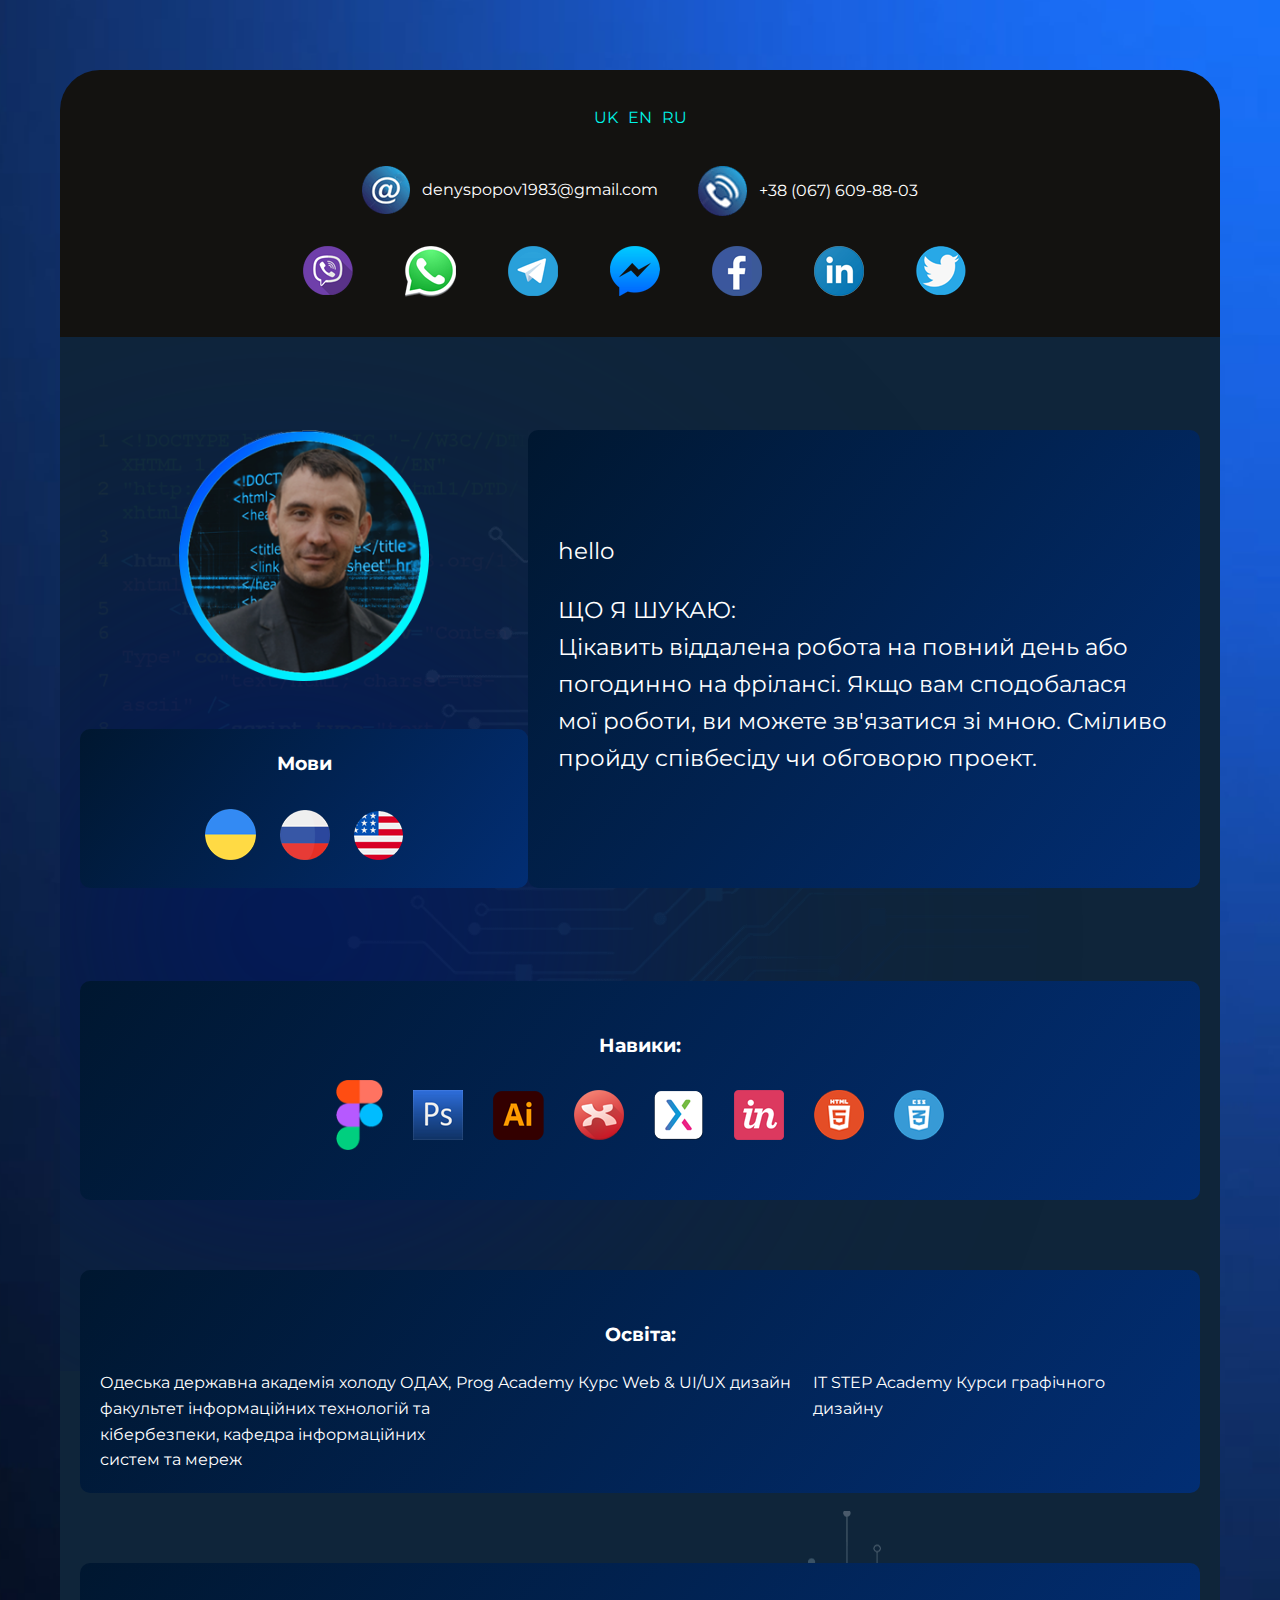
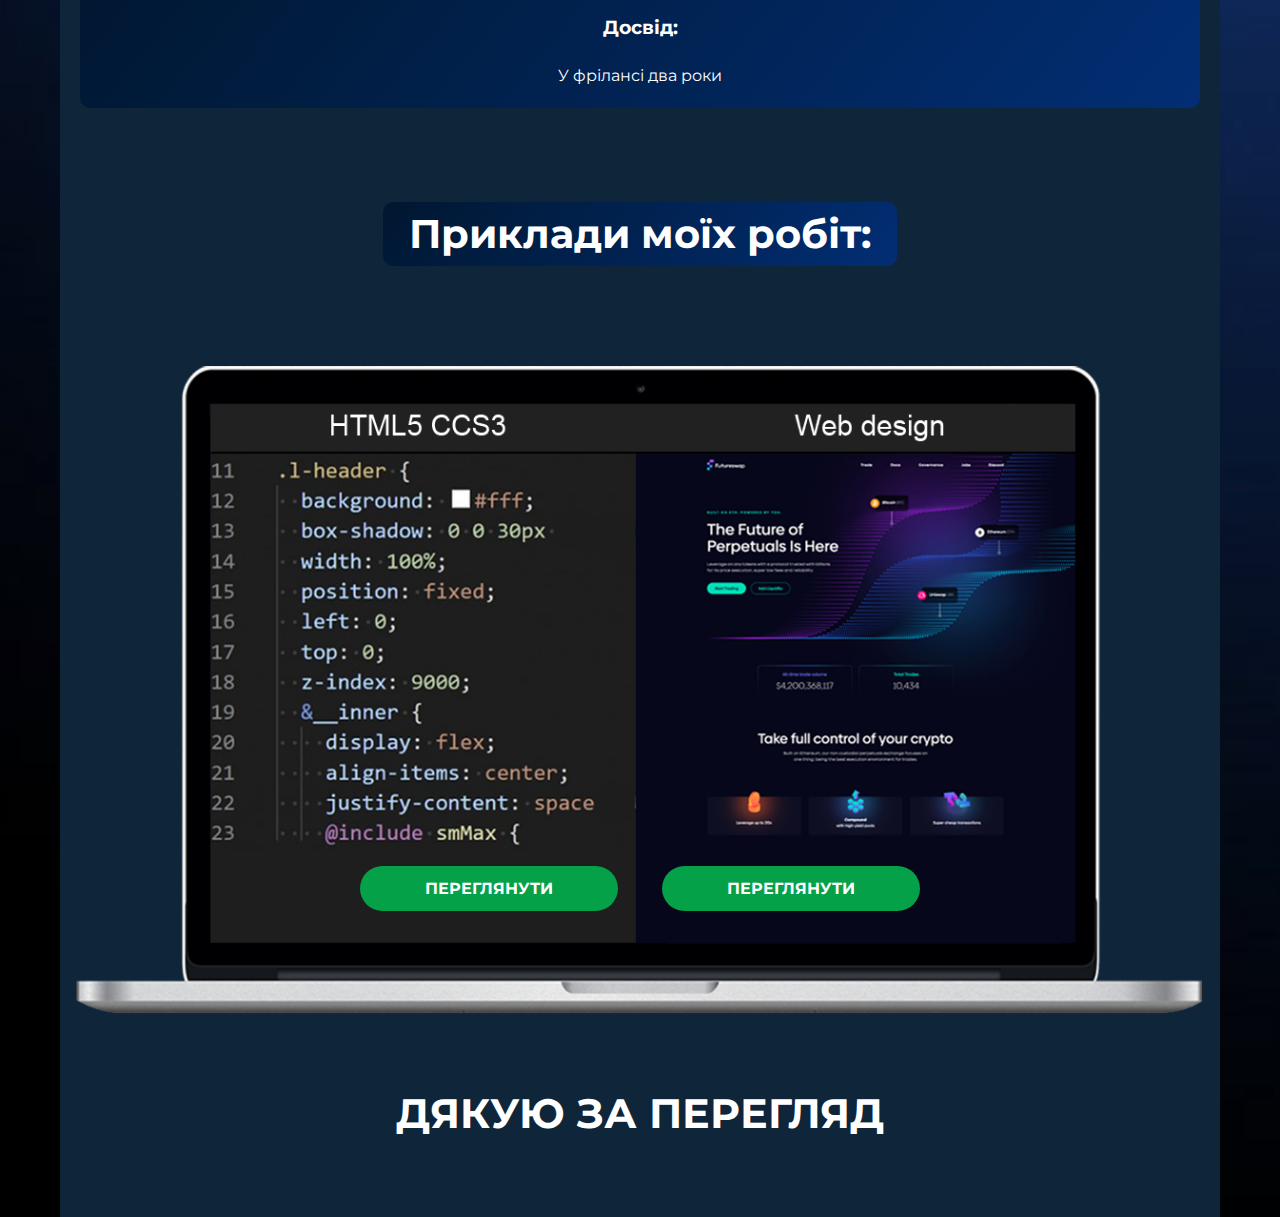
==== en.html @ 17986823 "1" ====
<!DOCTYPE html>
<html lang="en">

<head>
    <meta charset="UTF-8">
    <meta http-equiv="X-UA-Compatible" content="IE=edge">
    <meta name="viewport" content="width=device-width, initial-scale=1.0">

    <title>portolio</title>

    <link rel="preconnect" href="https://fonts.googleapis.com">
    <link rel="preconnect" href="https://fonts.gstatic.com" crossorigin>
    <link href="https://fonts.googleapis.com/css2?family=Montserrat:wght@400;700&family=Roboto:wght@900&display=swap"
        rel="stylesheet">
    <link rel="preconnect" href="https://fonts.googleapis.com">
    <link rel="preconnect" href="https://fonts.gstatic.com" crossorigin>
    <link href="https://fonts.googleapis.com/css2?family=Montserrat:wght@400;700&display=swap" rel="stylesheet">

    <link rel="apple-touch-icon" sizes="180x180" href="img/favicon/apple-touch-icon.png">
    <link rel="icon" type="image/png" sizes="32x32" href="img/favicon/favicon-32x32.png">
    <link rel="icon" type="image/png" sizes="16x16" href="img/favicon/favicon-16x16.png">
    <link rel="manifest" href="img/favicon/site.webmanifest">
    <link rel="mask-icon" href="img/favicon/safari-pinned-tab.svg" color="#5bbad5">
    <link rel="shortcut icon" href="img/favicon/favicon.ico">
    <meta name="msapplication-TileColor" content="#da532c">
    <meta name="msapplication-config" content="img/favicon/browserconfig.xml">
    <meta name="theme-color" content="#ffffff">

    <link rel="stylesheet" href="css/style.css">


</head>

<body class="body">

    <header class="header">
        <div class="container-fullsize">
            <div class="header-wrapper">

                <nav class="menu">
                    <div class="menu-left">

                        <div class="lang-switch">
                            <a href="index.html" class="lang-switch__item">UK</a>
                            <a href="en.html" class="lang-switch__item active">EN</a>
                            <a href="ru.html" class="lang-switch__item">RU</a>
                        </div>
                    </div>


                    <div class="menu-middle">
                        <div class="menu-middle-holder">
                            <li class="menu-li">
                                <a href="mailto:mail@example.com" class="menu-link">
                                    <img src="icon/email.png" alt="email" class="menu-link-icon">
                                    denyspopov1983@gmail.com
                                </a>
                            </li>
                            <li class="menu-li">
                                <a href="#" class="menu-link">
                                    <img src="icon/phone.png" alt="phone" class="menu-link-icon">
                                    +38 (067) 609-88-03
                                </a>
                            </li>
                        </div>
                    </div>
                    <div class="menu-right">

                        <div class="menu-right-holder">
                            <li class="menu-li">

                                <a href="viber://chat?number=+380676098803" class="menu-link">
                                    <img src="icon/viber .png" alt="viber" class="menu-link-icon">

                                </a>

                            </li>
                            <li class="menu-li">
                                <a href="whatsapp://chat?number=+380676098803" class="menu-link">
                                    <img src="icon/whats up.png" alt="whats up" class="menu-link-icon">

                                </a>
                            </li>
                            <li class="menu-li">
                                <a href="tg://resolve?domain=jack_malbon" class="menu-link">
                                    <img src="icon/telegram.png" alt="telegram" class="menu-link-icon">

                                </a>
                            </li>
                            <li class="menu-li">
                                <a href="#" class="menu-link">
                                    <img src="icon/messenger.png" alt="messenger" class="menu-link-icon">

                                </a>
                            </li>
                            <li class="menu-li">
                                <a href="#" class="menu-link">
                                    <img src="icon/face book.png" alt="face book" class="menu-link-icon">
                                </a>
                            </li>
                            <li class="menu-li">
                                <a href="#" class="menu-link">
                                    <img src="icon/linkedin .png" alt="linkedin" class="menu-link-icon">
                                </a>
                            </li>
                            <li class="menu-li">
                                <a href="#" class="menu-link">
                                    <img src="icon/twitter.png" alt="twitter" class="menu-link-icon">
                                </a>
                            </li>



                        </div>

                    </div>
            </div>
            </nav>
            <div class="first-block">
                <div class="main-holder">

                    <div class="first-block__box-avatar">
                        <div class="first-block__box-avatar-hold">
                            <img src="img/photo.png" alt="" class="first-block__avatar">
                        </div>
                        <div class="first-block__box-langs box-gradient">
                            <h3 class="first-block__box-langs-title">Мови</h3>
                            <div class="first-block__box-langs-img-hold">
                                <img src="icon/ukraine.png" alt="">
                                <img src="icon/russian .png" alt="">
                                <img src="icon/usa.png" alt="">
                            </div>
                        </div>
                    </div>

                    <div class="first-block__box-main-text">
                        <div class="text">
                            <p>hello</p>
                            <p>
                                ЩО Я ШУКАЮ:
                                <br>

                                Цікавить віддалена робота на повний день або погодинно на фрілансі. Якщо вам
                                сподобалася мої роботи, ви можете зв'язатися зі мною. Сміливо пройду співбесіду чи
                                обговорю проект.
                            </p>

                        </div>

                    </div>

                    <div class="first-block__box-skill-list">

                        <div class="first-block__box-skill-1 box-gradient">
                            <h3 class="first-block__box-skill-list__title text-center">Навики:</h3>
                            <div class="first-block__box-skill-list__icons">

                                <img src="icon/figma.png" alt="figma" class="figma">
                                <img src="icon/photoshop.png" alt="photoshop" class="photoshop">
                                <img src="icon/Illustrator.png" alt="Illustrator">
                                <img src="icon/Xmind.png" alt="Xmind">
                                <img src="icon/Axure.png" alt="Axure">
                                <img src="icon/InVision.png" alt="InVision">
                                <img src="icon/html 5.png" alt="html 5">
                                <img src="icon/css 3.png" alt="css 3">

                            </div>
                        </div>
                        <div class="first-block__box-skill-2 box-gradient">
                            <h3 class="first-block__box-skill-list__title text-center">Освіта:</h3>

                            <div class="first-block__box-skill-2-wrap">
                                <div class="first-block__box-skill-2-text">Одеська державна
                                    академія холоду ОДАХ,
                                    факультет
                                    інформаційних технологій
                                    та кібербезпеки,
                                    кафедра інформаційних систем та мереж

                                </div>
                                <div class="first-block__box-skill-2-text">Prog Academy
                                    Курс Web &
                                    UI/UX дизайн
                                </div>
                                <div class="first-block__box-skill-2-text">
                                    IT STEP
                                    Academy
                                    Курси графічного дизайну
                                </div>
                            </div>
                        </div>
                        <div class="first-block__box-skill-3 box-gradient">
                            <h3 class="first-block__box-skill-list__title text-center">Досвід:</h3>

                            <div class="text4">
                                У фрілансі два роки

                            </div>

                        </div>
                    </div>
                </div>

                <div class="second-block">
                    <h2 class="second-block____title text-center">Приклади моїх робіт:</h2>


                    <div class="first-block__box-computer">
                        <div class="first-block__computer-hold">
                            <img src="img/computer.png" alt="" class="computer">
                            <a href="#" class="second-block__button btn btn-1">Переглянути</a>
                            <a href="#" class="second-block__button btn btn-2">Переглянути</a>

                        </div>
                    </div>

                    <div class="first-block__box-mobile">
                        <div class="first-block__mobile-hold">
                            <img src="img/mob.png" alt="" class="computer">
                            <a href="#" class="second-block__button btn btn-1">Переглянути</a>
                            <a href="#" class="second-block__button btn btn-2">Переглянути</a>
                        </div>
                    </div>

                    <h3 class="first-block__box-skill-list__title text-center">ДЯКУЮ ЗА ПЕРЕГЛЯД</h3>
                </div>

            </div>
        </div>
    </header>






</body>






</html>







<!-- -->
---- css/style.css ----
@import url("main.css");
@import url("btn.css");
@import url("helpers.css");

@import url("header.css");

@import url("home.css");
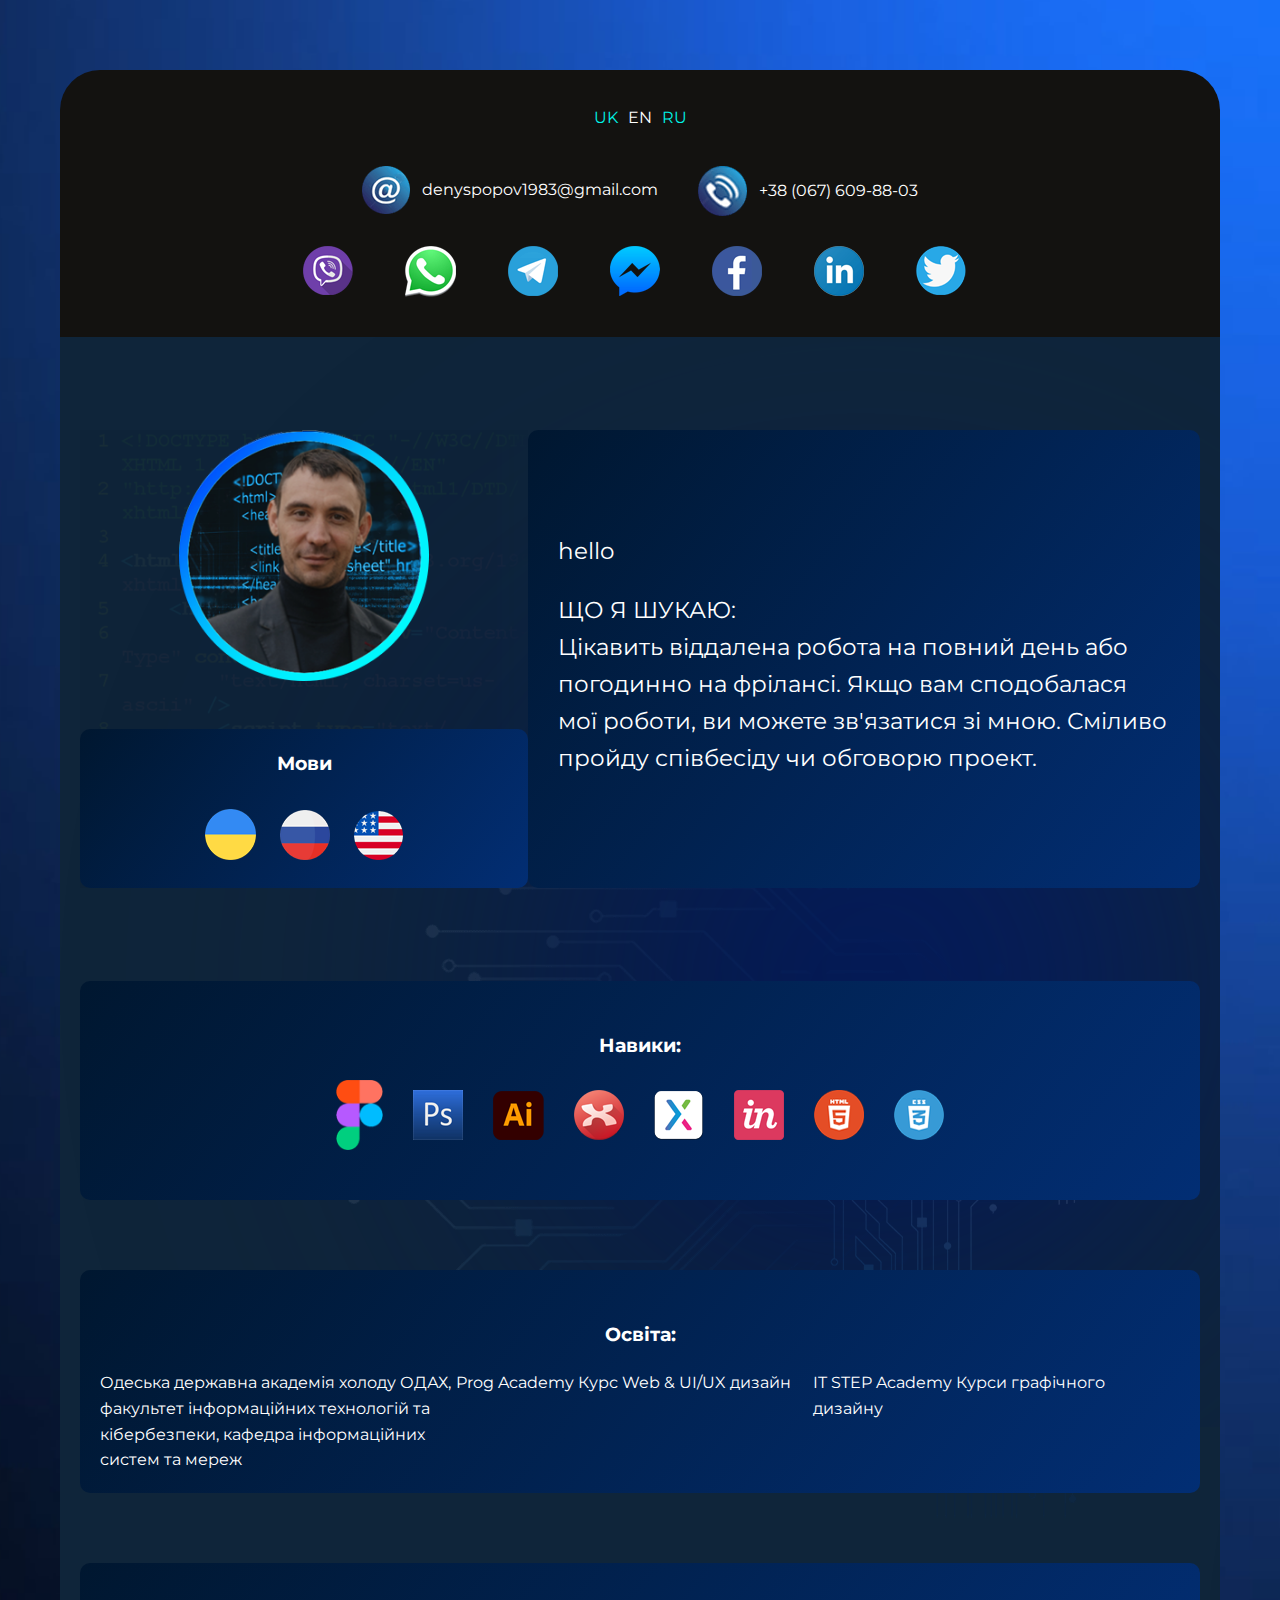
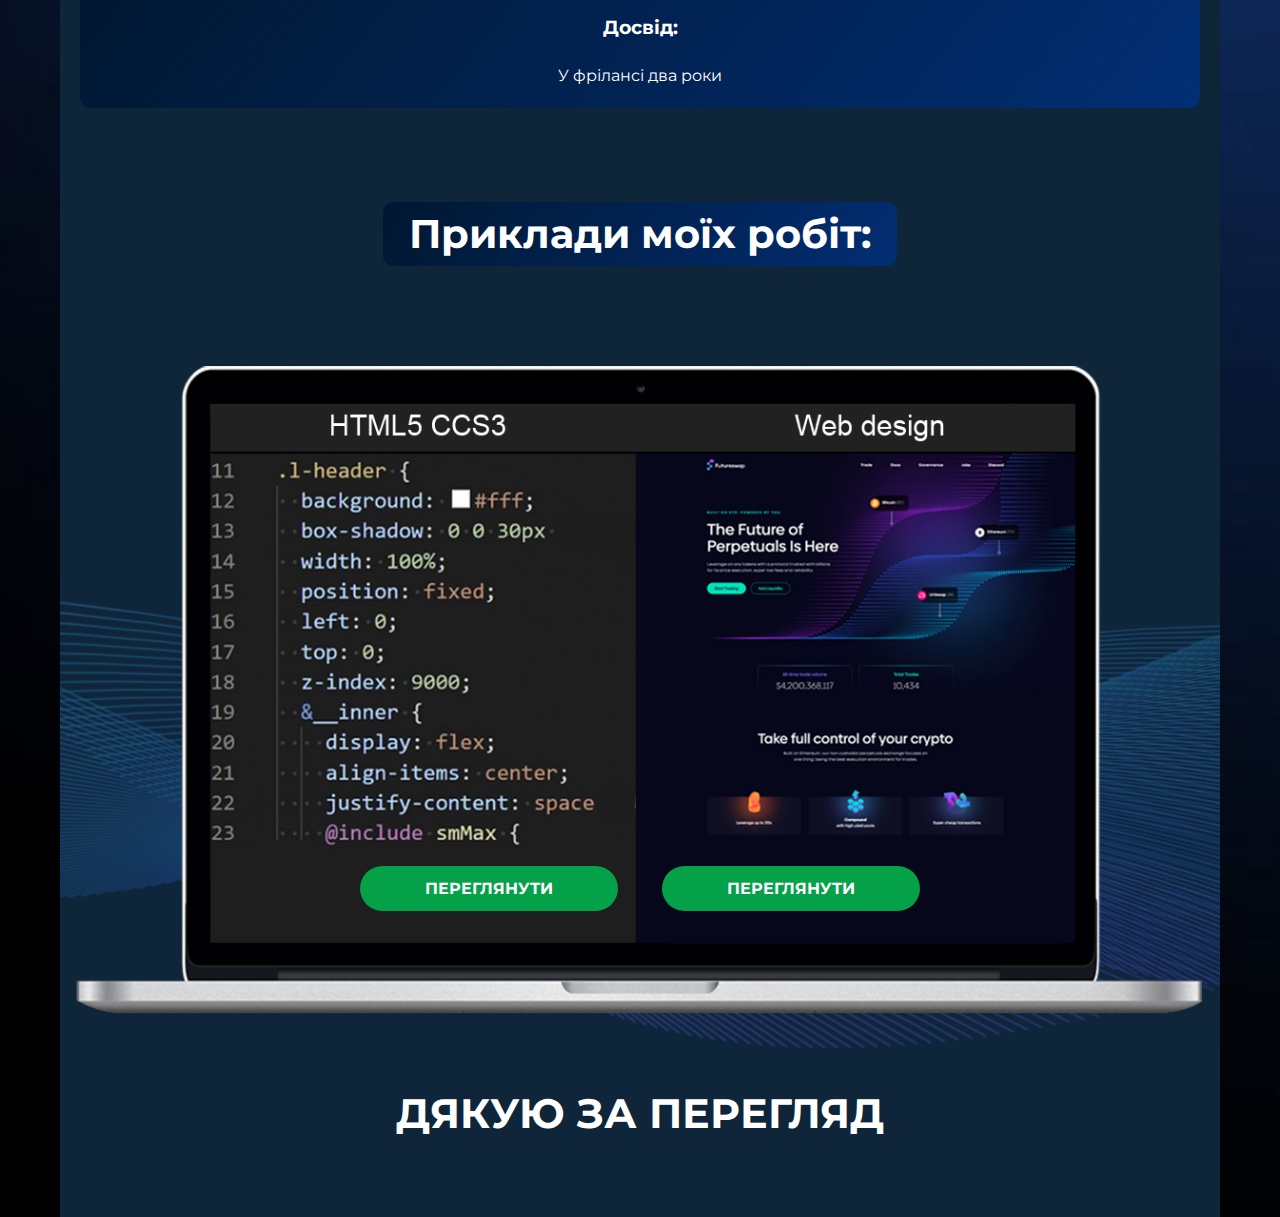
==== commit 73386afe: "1" ====
--- a/en.html
+++ b/en.html
@@ -99,7 +99,7 @@
                                 </a>
                             </li>
                             <li class="menu-li">
-                                <a href="#" class="menu-link">
+                                <a href="#" class="menu-link" target="_blank">
                                     <img src="icon/linkedin .png" alt="linkedin" class="menu-link-icon">
                                 </a>
                             </li>
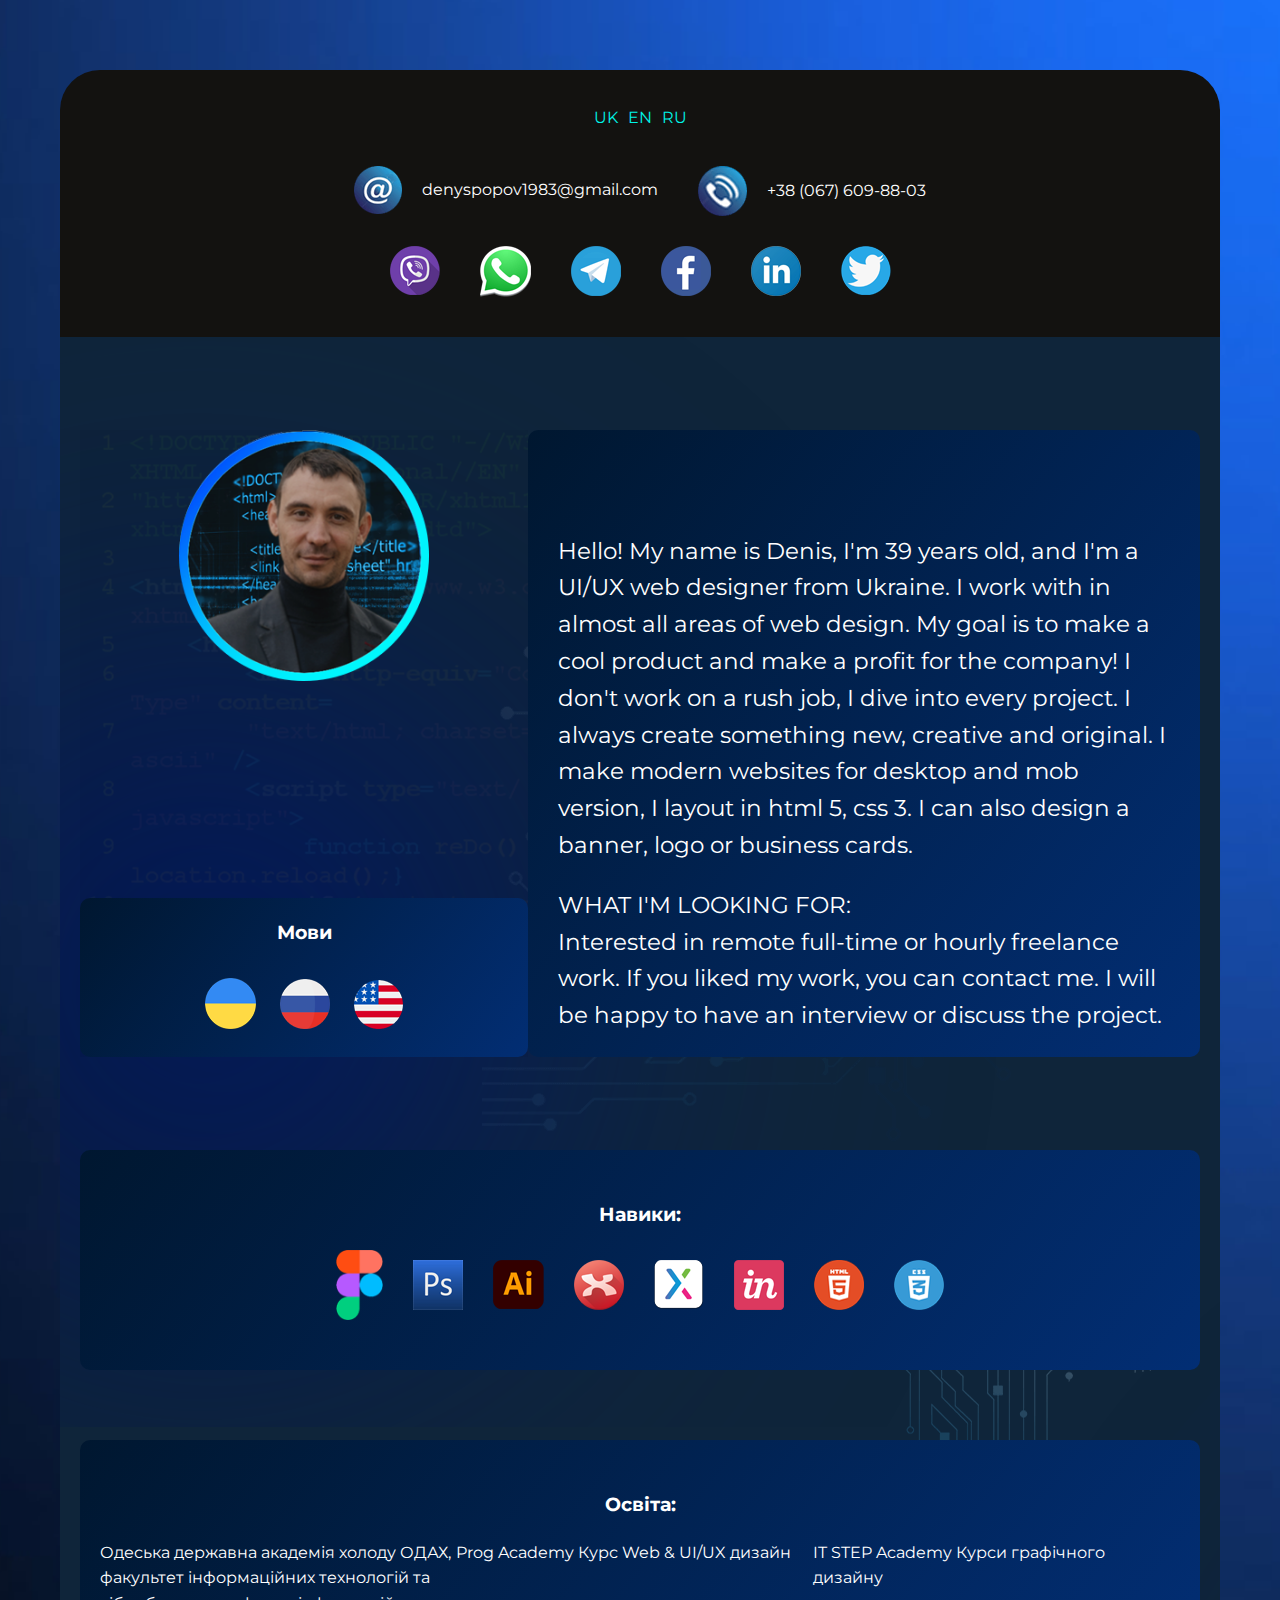
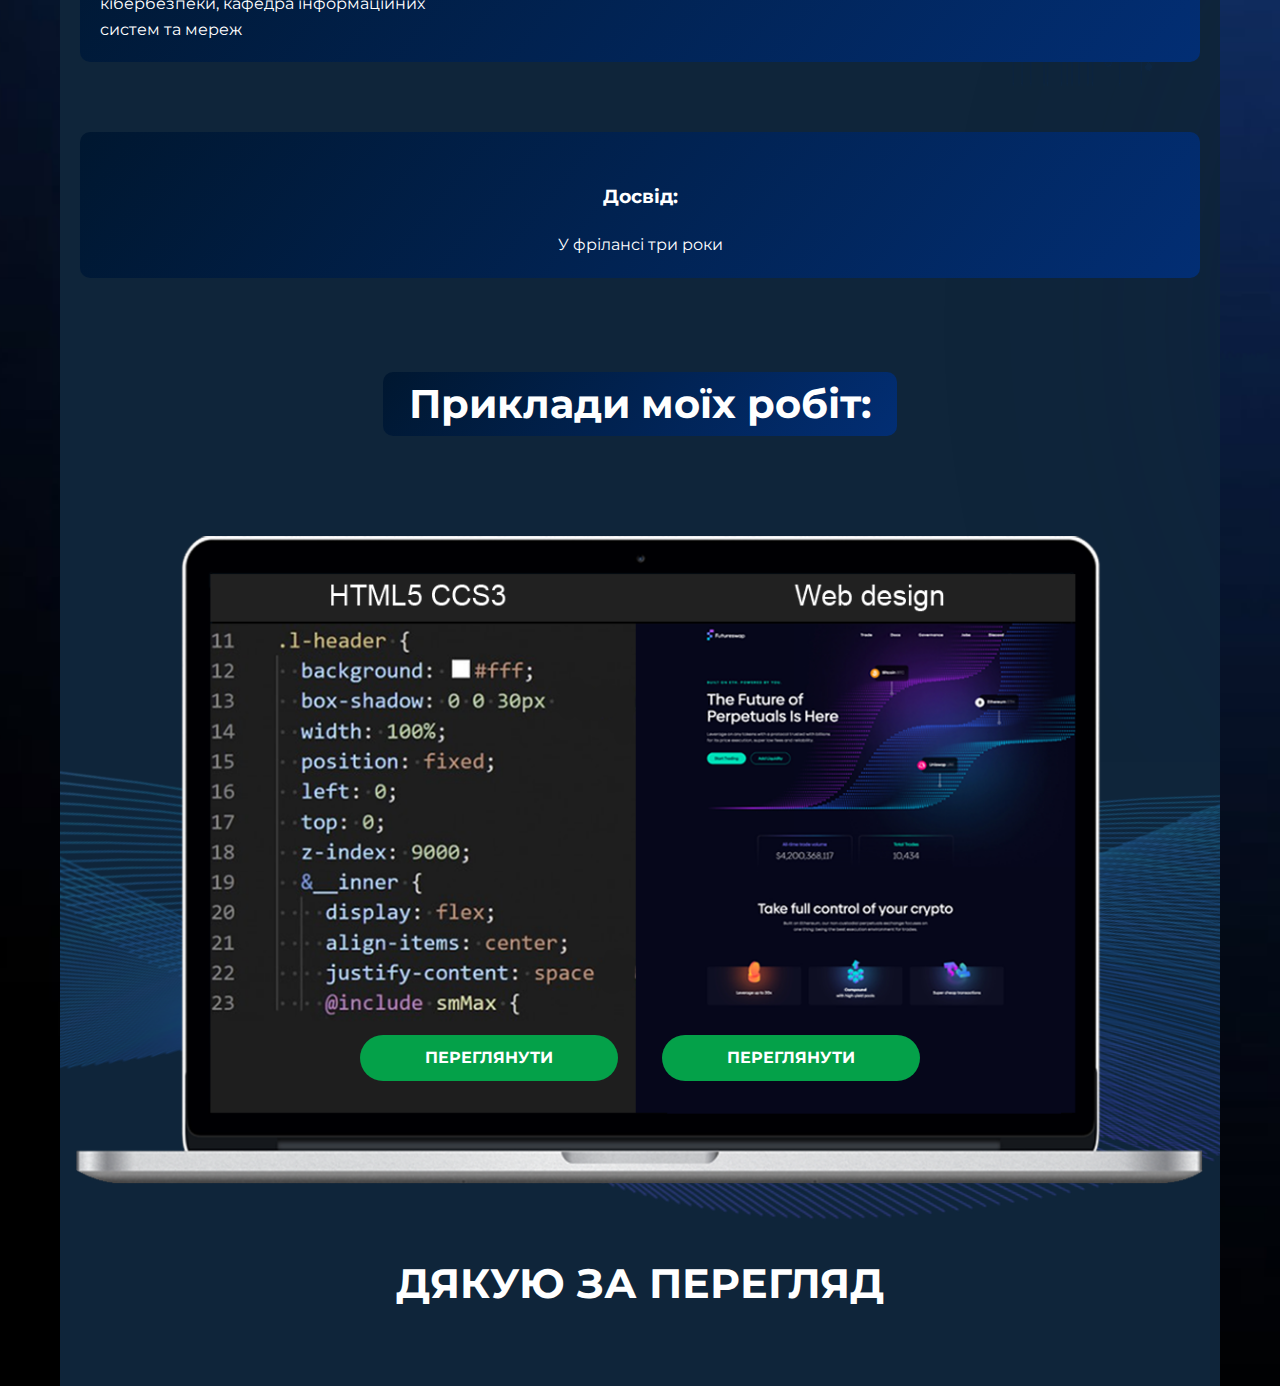
==== commit bf2278e0: "1" ====
--- a/en.html
+++ b/en.html
@@ -42,7 +42,7 @@
 
                         <div class="lang-switch">
                             <a href="index.html" class="lang-switch__item">UK</a>
-                            <a href="en.html" class="lang-switch__item active">EN</a>
+                            <a href="en.html" class="lang-switch__item">EN</a>
                             <a href="ru.html" class="lang-switch__item">RU</a>
                         </div>
                     </div>
@@ -51,14 +51,14 @@
                     <div class="menu-middle">
                         <div class="menu-middle-holder">
                             <li class="menu-li">
-                                <a href="mailto:mail@example.com" class="menu-link">
-                                    <img src="icon/email.png" alt="email" class="menu-link-icon">
+                                <a href="mailto:mail@example.com" class="menu-link" target="_blank">
+                                    <img src="icon/email.png" alt="email" class="menu-link-icon-email">
                                     denyspopov1983@gmail.com
                                 </a>
                             </li>
                             <li class="menu-li">
-                                <a href="#" class="menu-link">
-                                    <img src="icon/phone.png" alt="phone" class="menu-link-icon">
+                                <a href="#" class="menu-link" target="_blank">
+                                    <img src="icon/phone.png" alt="phone" class="menu-link-icon-tel">
                                     +38 (067) 609-88-03
                                 </a>
                             </li>
@@ -69,42 +69,45 @@
                         <div class="menu-right-holder">
                             <li class="menu-li">
 
-                                <a href="viber://chat?number=+380676098803" class="menu-link">
+                                <a href="viber://chat?number=+380676098803" class="menu-link" target="_blank">
                                     <img src="icon/viber .png" alt="viber" class="menu-link-icon">
 
                                 </a>
 
                             </li>
                             <li class="menu-li">
-                                <a href="whatsapp://chat?number=+380676098803" class="menu-link">
+                                <a href="https://wa.me/80676098803" class="menu-link" target="_blank">
                                     <img src="icon/whats up.png" alt="whats up" class="menu-link-icon">
 
                                 </a>
                             </li>
                             <li class="menu-li">
-                                <a href="tg://resolve?domain=jack_malbon" class="menu-link">
+                                <a href="tg://resolve?domain=+380676098803" class="menu-link" target="_blank">
                                     <img src="icon/telegram.png" alt="telegram" class="menu-link-icon">
 
                                 </a>
                             </li>
-                            <li class="menu-li">
-                                <a href="#" class="menu-link">
+
+                            <!-- <li class="menu-li">
+                                <a href="https://www.messenger.com/t/100024965190351" class="menu-link" target="_blank">
                                     <img src="icon/messenger.png" alt="messenger" class="menu-link-icon">
 
-                                </a>
-                            </li>
-                            <li class="menu-li">
-                                <a href="#" class="menu-link">
+                                </a>-->
+                            </li>
+                            <li class="menu-li">
+                                <a href="https://www.facebook.com/profile.php?id=100013680431376" class="menu-link"
+                                    target="_blank">
                                     <img src="icon/face book.png" alt="face book" class="menu-link-icon">
                                 </a>
                             </li>
                             <li class="menu-li">
-                                <a href="#" class="menu-link" target="_blank">
+                                <a href="https://www.linkedin.com/in/denys-popov-web-design/?locale=en_US"
+                                    target="_blank" class="menu-link">
                                     <img src="icon/linkedin .png" alt="linkedin" class="menu-link-icon">
                                 </a>
                             </li>
                             <li class="menu-li">
-                                <a href="#" class="menu-link">
+                                <a href="https://twitter.com/denys_popov3" class="menu-link" target="_blank">
                                     <img src="icon/twitter.png" alt="twitter" class="menu-link-icon">
                                 </a>
                             </li>
@@ -135,14 +138,21 @@
 
                     <div class="first-block__box-main-text">
                         <div class="text">
-                            <p>hello</p>
+                            <p>Hello! My name is Denis, I'm 39 years old, and I'm a UI/UX web designer from Ukraine. I
+                                work with
+                                in almost all areas of web design. My goal is to make a cool product and
+                                make a profit for the company! I don't work on a rush job, I dive into every project. I
+                                always
+                                create something new, creative and original. I make modern websites for desktop and mob
+                                version, I layout in html 5, css 3. I can also design a banner, logo
+                                or business cards.</p>
                             <p>
-                                ЩО Я ШУКАЮ:
+                                WHAT I'M LOOKING FOR:
                                 <br>
 
-                                Цікавить віддалена робота на повний день або погодинно на фрілансі. Якщо вам
-                                сподобалася мої роботи, ви можете зв'язатися зі мною. Сміливо пройду співбесіду чи
-                                обговорю проект.
+                                Interested in remote full-time or hourly freelance work. If you
+                                liked my work, you can contact me. I will be happy to have an interview or
+                                discuss the project.
                             </p>
 
                         </div>
@@ -193,7 +203,7 @@
                             <h3 class="first-block__box-skill-list__title text-center">Досвід:</h3>
 
                             <div class="text4">
-                                У фрілансі два роки
+                                У фрілансі три роки
 
                             </div>
 
@@ -208,8 +218,10 @@
                     <div class="first-block__box-computer">
                         <div class="first-block__computer-hold">
                             <img src="img/computer.png" alt="" class="computer">
-                            <a href="#" class="second-block__button btn btn-1">Переглянути</a>
-                            <a href="#" class="second-block__button btn btn-2">Переглянути</a>
+                            <a href="https://github.com/denyspopov1983/my-works-in-html-3-css-5"
+                                class="second-block__button btn btn-1">Переглянути</a>
+                            <a href="https://drive.google.com/drive/folders/1w9SMrAyuuc_Ziic8ABs_GgBI1TMExY1H?usp=drive_link"
+                                class="second-block__button btn btn-2">Переглянути</a>
 
                         </div>
                     </div>
@@ -217,8 +229,10 @@
                     <div class="first-block__box-mobile">
                         <div class="first-block__mobile-hold">
                             <img src="img/mob.png" alt="" class="computer">
-                            <a href="#" class="second-block__button btn btn-1">Переглянути</a>
-                            <a href="#" class="second-block__button btn btn-2">Переглянути</a>
+                            <a href="https://github.com/denyspopov1983/my-works-in-html-3-css-5"
+                                class="second-block__button btn btn-1">Переглянути</a>
+                            <a href="https://drive.google.com/drive/folders/1w9SMrAyuuc_Ziic8ABs_GgBI1TMExY1H?usp=drive_link"
+                                class="second-block__button btn btn-2">Переглянути</a>
                         </div>
                     </div>
 
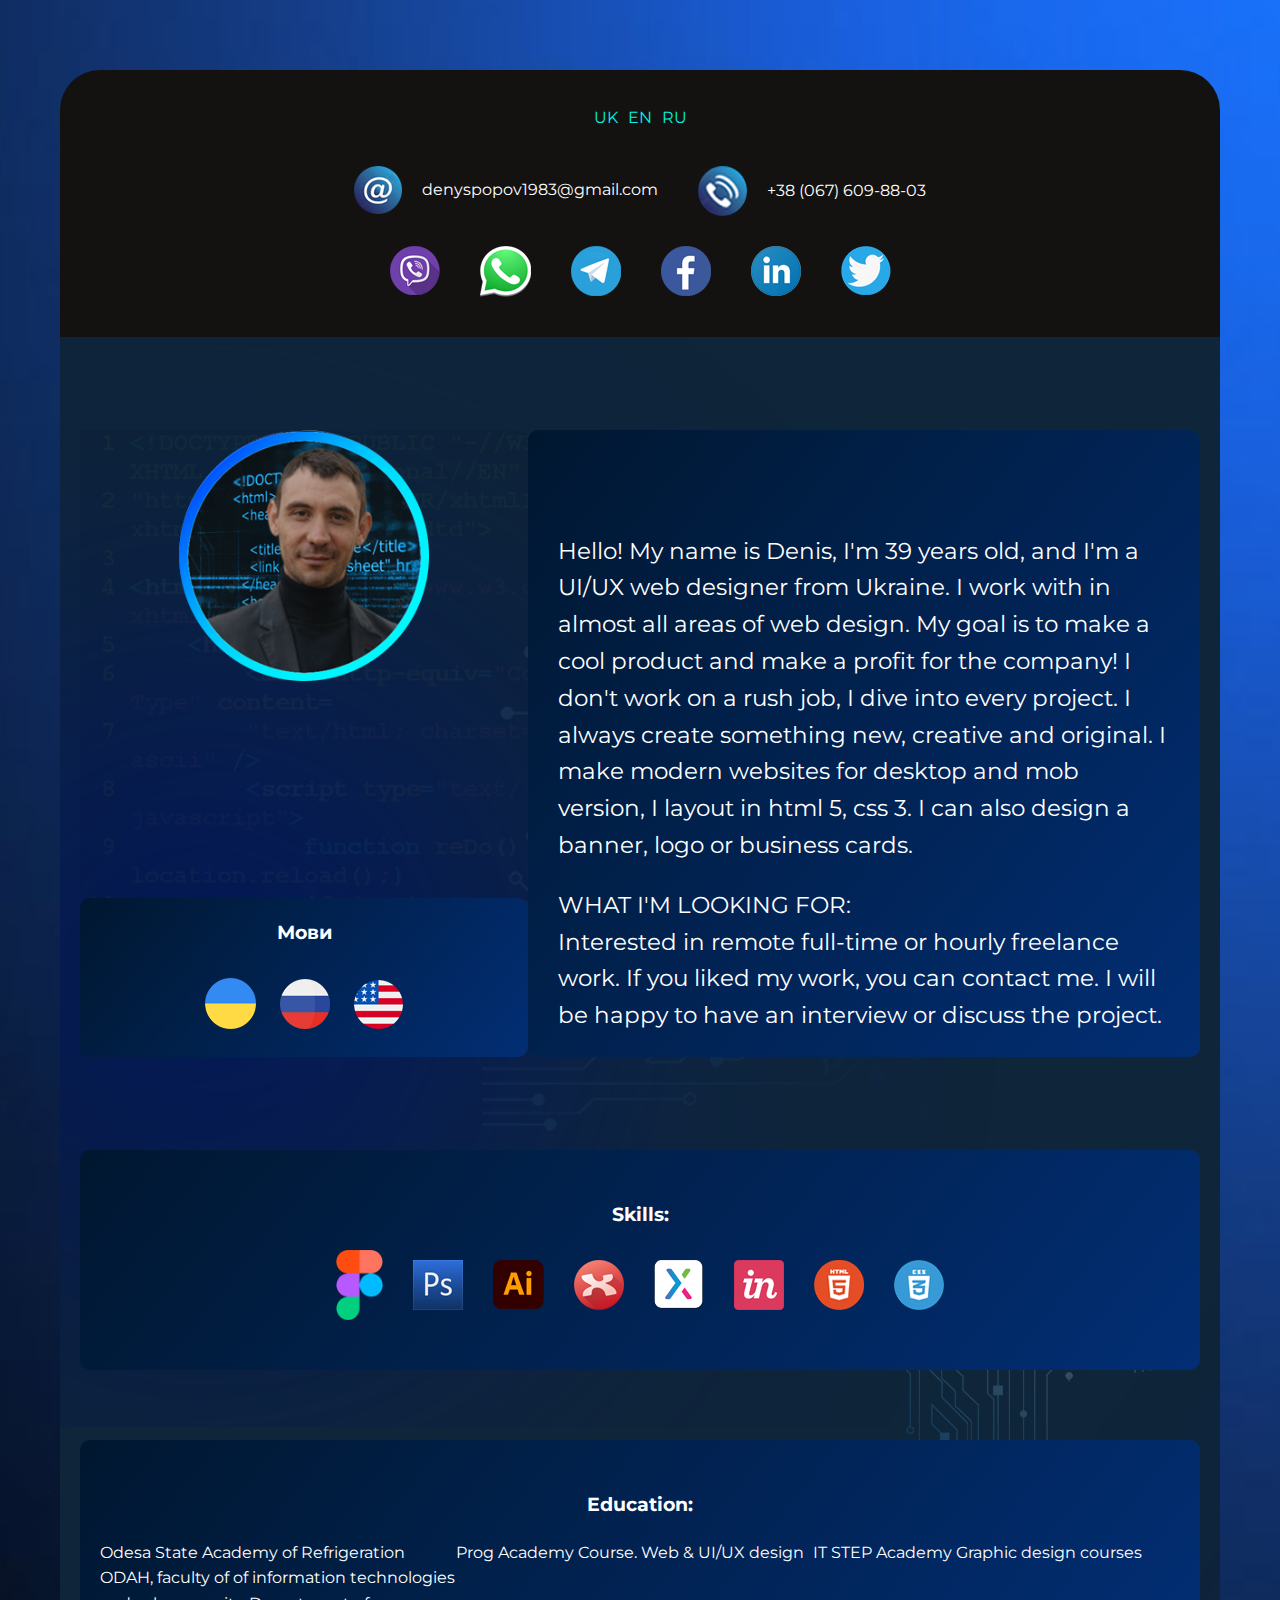
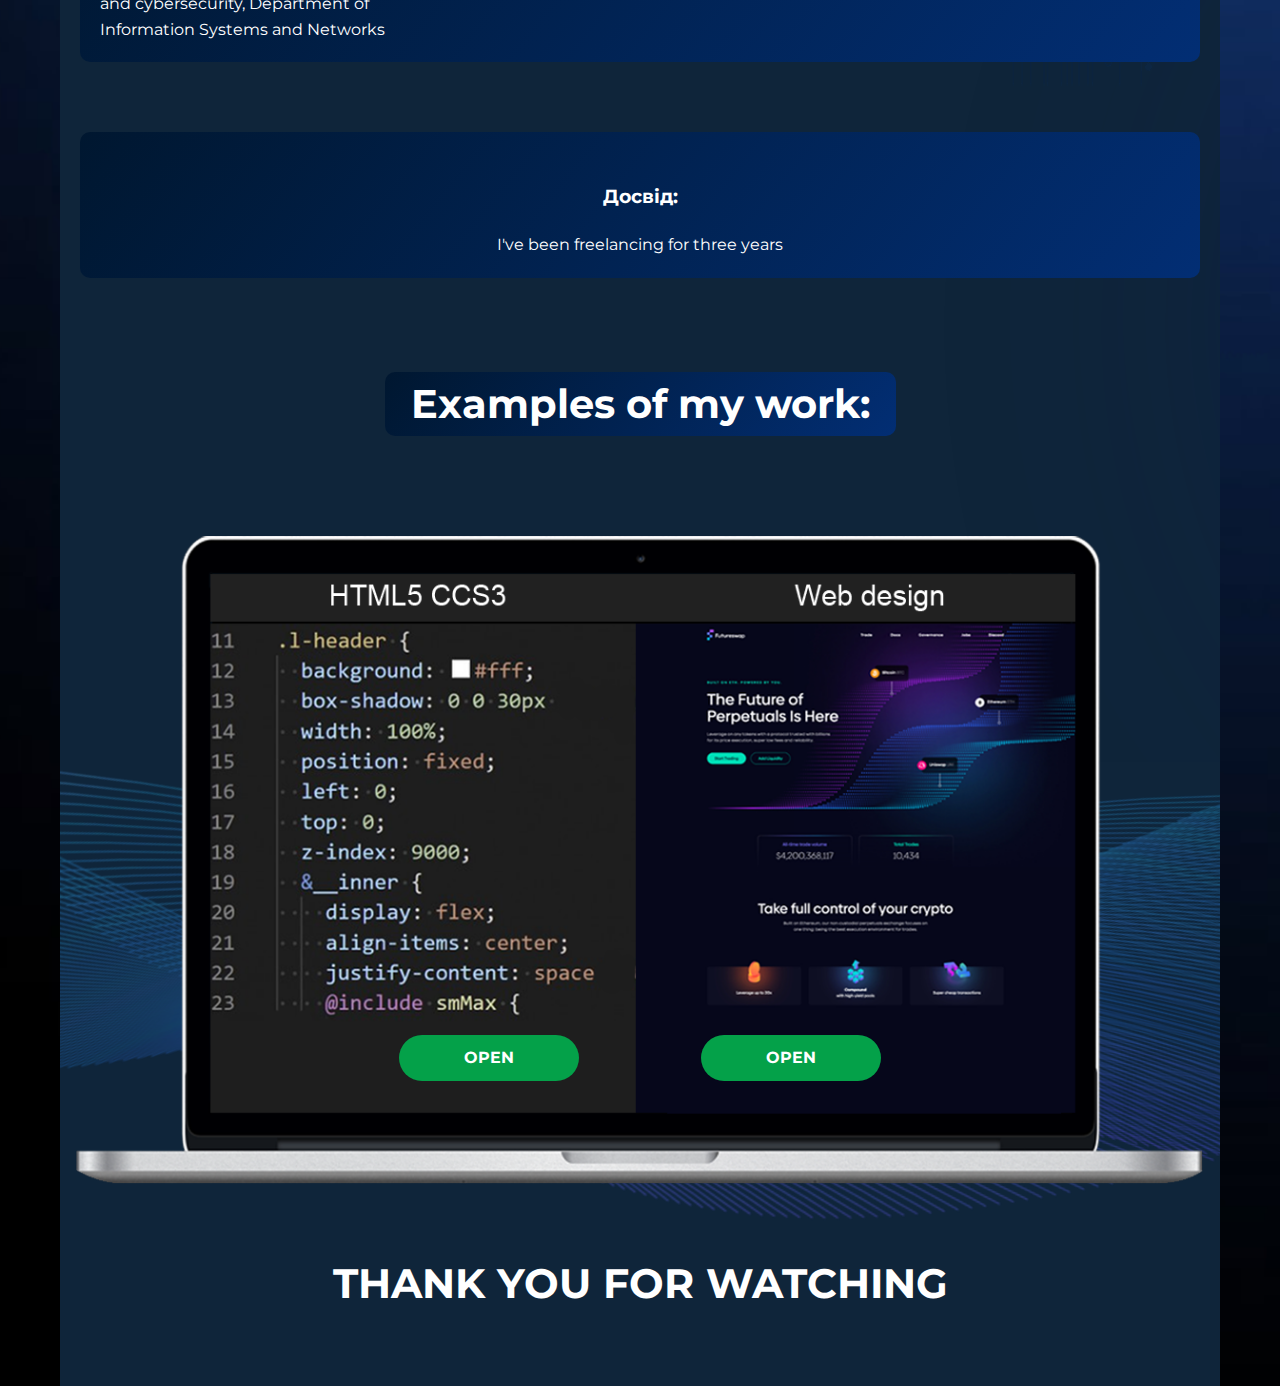
==== commit c1b8fafd: "1" ====
--- a/en.html
+++ b/en.html
@@ -162,7 +162,7 @@
                     <div class="first-block__box-skill-list">
 
                         <div class="first-block__box-skill-1 box-gradient">
-                            <h3 class="first-block__box-skill-list__title text-center">Навики:</h3>
+                            <h3 class="first-block__box-skill-list__title text-center">Skills:</h3>
                             <div class="first-block__box-skill-list__icons">
 
                                 <img src="icon/figma.png" alt="figma" class="figma">
@@ -177,25 +177,24 @@
                             </div>
                         </div>
                         <div class="first-block__box-skill-2 box-gradient">
-                            <h3 class="first-block__box-skill-list__title text-center">Освіта:</h3>
+                            <h3 class="first-block__box-skill-list__title text-center">Education:</h3>
 
                             <div class="first-block__box-skill-2-wrap">
-                                <div class="first-block__box-skill-2-text">Одеська державна
-                                    академія холоду ОДАХ,
-                                    факультет
-                                    інформаційних технологій
-                                    та кібербезпеки,
-                                    кафедра інформаційних систем та мереж
-
+                                <div class="first-block__box-skill-2-text">Odesa State
+                                    Academy of Refrigeration ODAH,
+                                    faculty of
+                                    of information technologies
+                                    and cybersecurity,
+                                    Department of Information Systems and Networks
                                 </div>
                                 <div class="first-block__box-skill-2-text">Prog Academy
-                                    Курс Web &
-                                    UI/UX дизайн
+                                    Course. Web &
+                                    UI/UX design
                                 </div>
                                 <div class="first-block__box-skill-2-text">
                                     IT STEP
                                     Academy
-                                    Курси графічного дизайну
+                                    Graphic design courses
                                 </div>
                             </div>
                         </div>
@@ -203,7 +202,7 @@
                             <h3 class="first-block__box-skill-list__title text-center">Досвід:</h3>
 
                             <div class="text4">
-                                У фрілансі три роки
+                                I've been freelancing for three years
 
                             </div>
 
@@ -212,16 +211,16 @@
                 </div>
 
                 <div class="second-block">
-                    <h2 class="second-block____title text-center">Приклади моїх робіт:</h2>
+                    <h2 class="second-block____title text-center">Examples of my work:</h2>
 
 
                     <div class="first-block__box-computer">
                         <div class="first-block__computer-hold">
                             <img src="img/computer.png" alt="" class="computer">
                             <a href="https://github.com/denyspopov1983/my-works-in-html-3-css-5"
-                                class="second-block__button btn btn-1">Переглянути</a>
+                                class="second-block__button btn btn-1">Open</a>
                             <a href="https://drive.google.com/drive/folders/1w9SMrAyuuc_Ziic8ABs_GgBI1TMExY1H?usp=drive_link"
-                                class="second-block__button btn btn-2">Переглянути</a>
+                                class="second-block__button btn btn-2">Open</a>
 
                         </div>
                     </div>
@@ -230,13 +229,13 @@
                         <div class="first-block__mobile-hold">
                             <img src="img/mob.png" alt="" class="computer">
                             <a href="https://github.com/denyspopov1983/my-works-in-html-3-css-5"
-                                class="second-block__button btn btn-1">Переглянути</a>
+                                class="second-block__button btn btn-1">Open</a>
                             <a href="https://drive.google.com/drive/folders/1w9SMrAyuuc_Ziic8ABs_GgBI1TMExY1H?usp=drive_link"
-                                class="second-block__button btn btn-2">Переглянути</a>
-                        </div>
-                    </div>
-
-                    <h3 class="first-block__box-skill-list__title text-center">ДЯКУЮ ЗА ПЕРЕГЛЯД</h3>
+                                class="second-block__button btn btn-2">Open</a>
+                        </div>
+                    </div>
+
+                    <h3 class="first-block__box-skill-list__title text-center">THANK YOU FOR WATCHING</h3>
                 </div>
 
             </div>
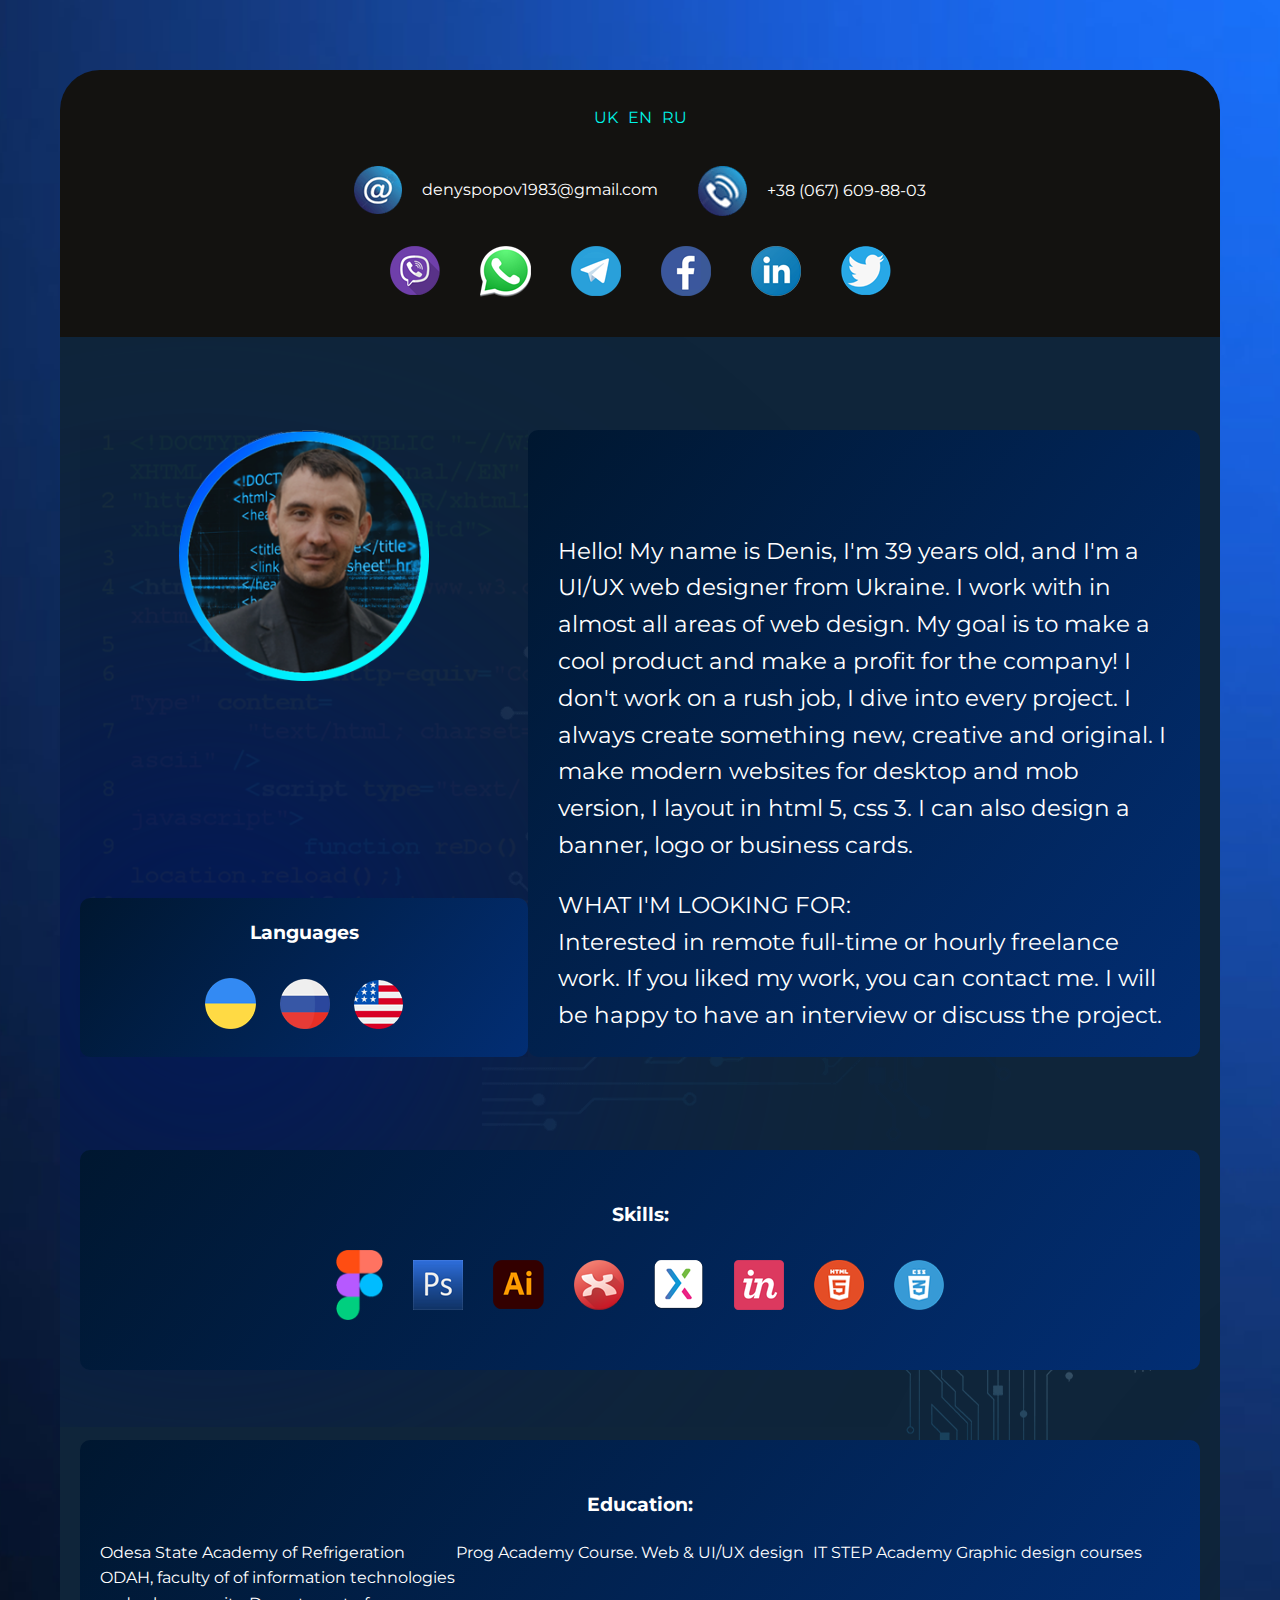
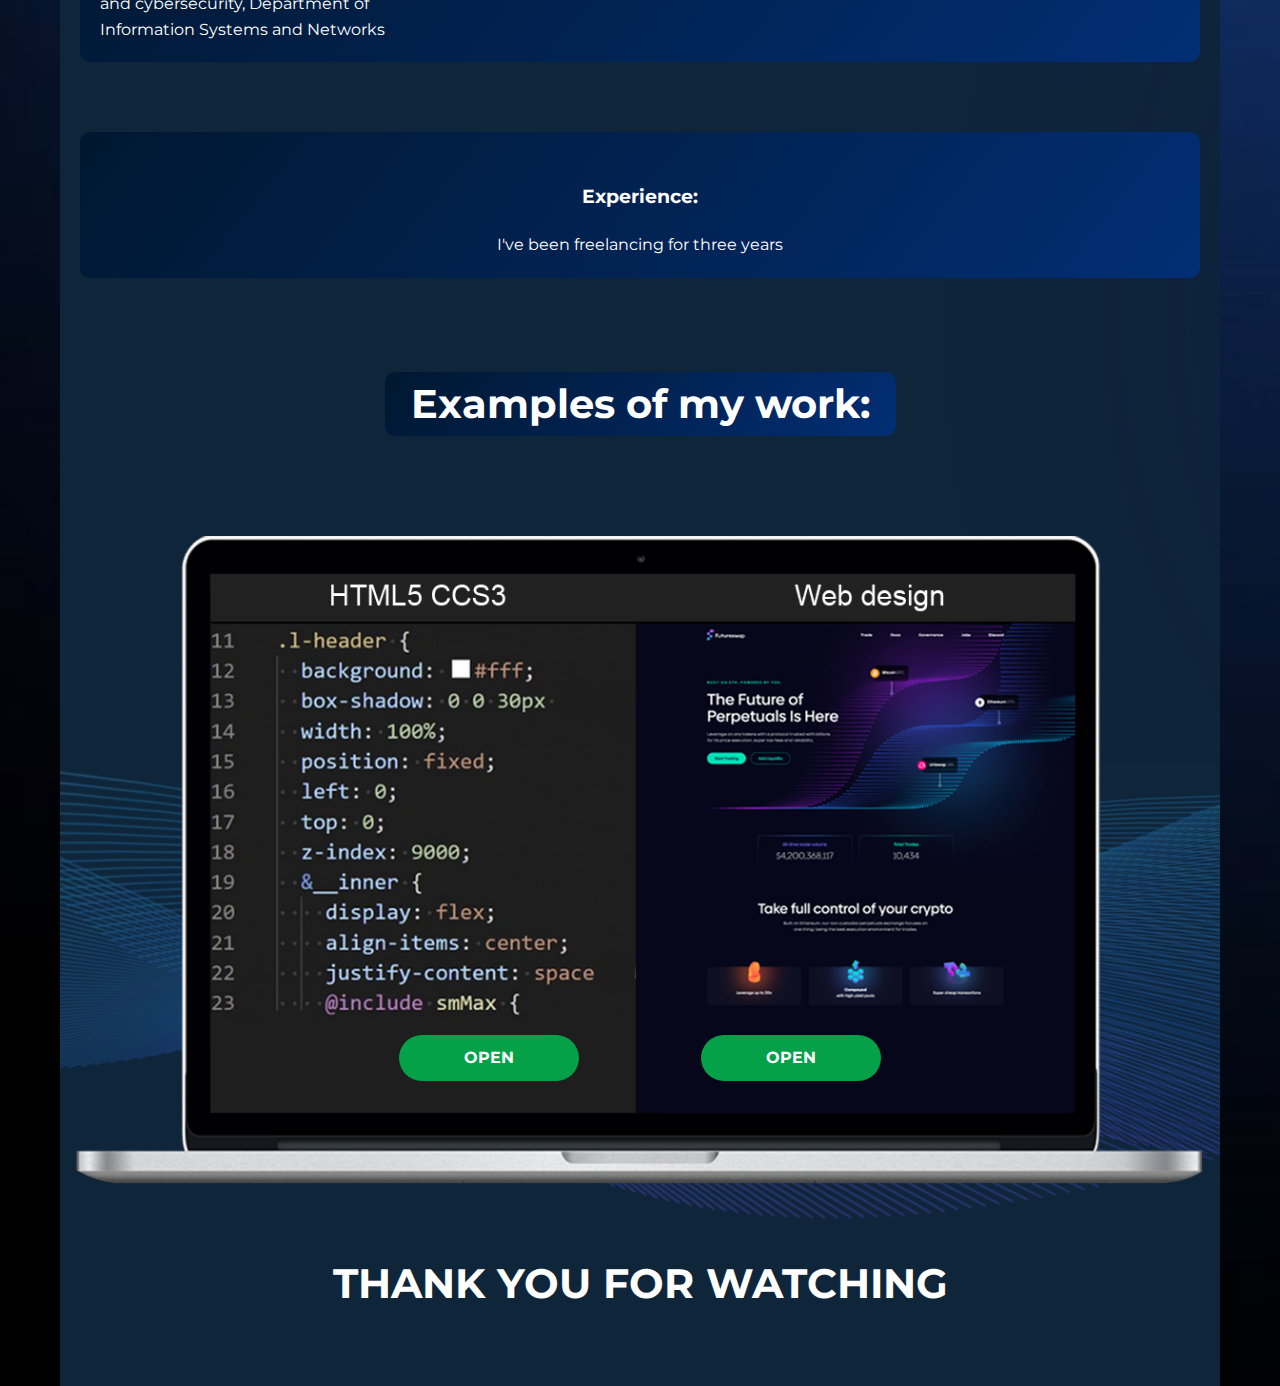
==== commit 8f8f7879: "1" ====
--- a/en.html
+++ b/en.html
@@ -127,7 +127,7 @@
                             <img src="img/photo.png" alt="" class="first-block__avatar">
                         </div>
                         <div class="first-block__box-langs box-gradient">
-                            <h3 class="first-block__box-langs-title">Мови</h3>
+                            <h3 class="first-block__box-langs-title">Languages</h3>
                             <div class="first-block__box-langs-img-hold">
                                 <img src="icon/ukraine.png" alt="">
                                 <img src="icon/russian .png" alt="">
@@ -199,7 +199,7 @@
                             </div>
                         </div>
                         <div class="first-block__box-skill-3 box-gradient">
-                            <h3 class="first-block__box-skill-list__title text-center">Досвід:</h3>
+                            <h3 class="first-block__box-skill-list__title text-center">Experience:</h3>
 
                             <div class="text4">
                                 I've been freelancing for three years
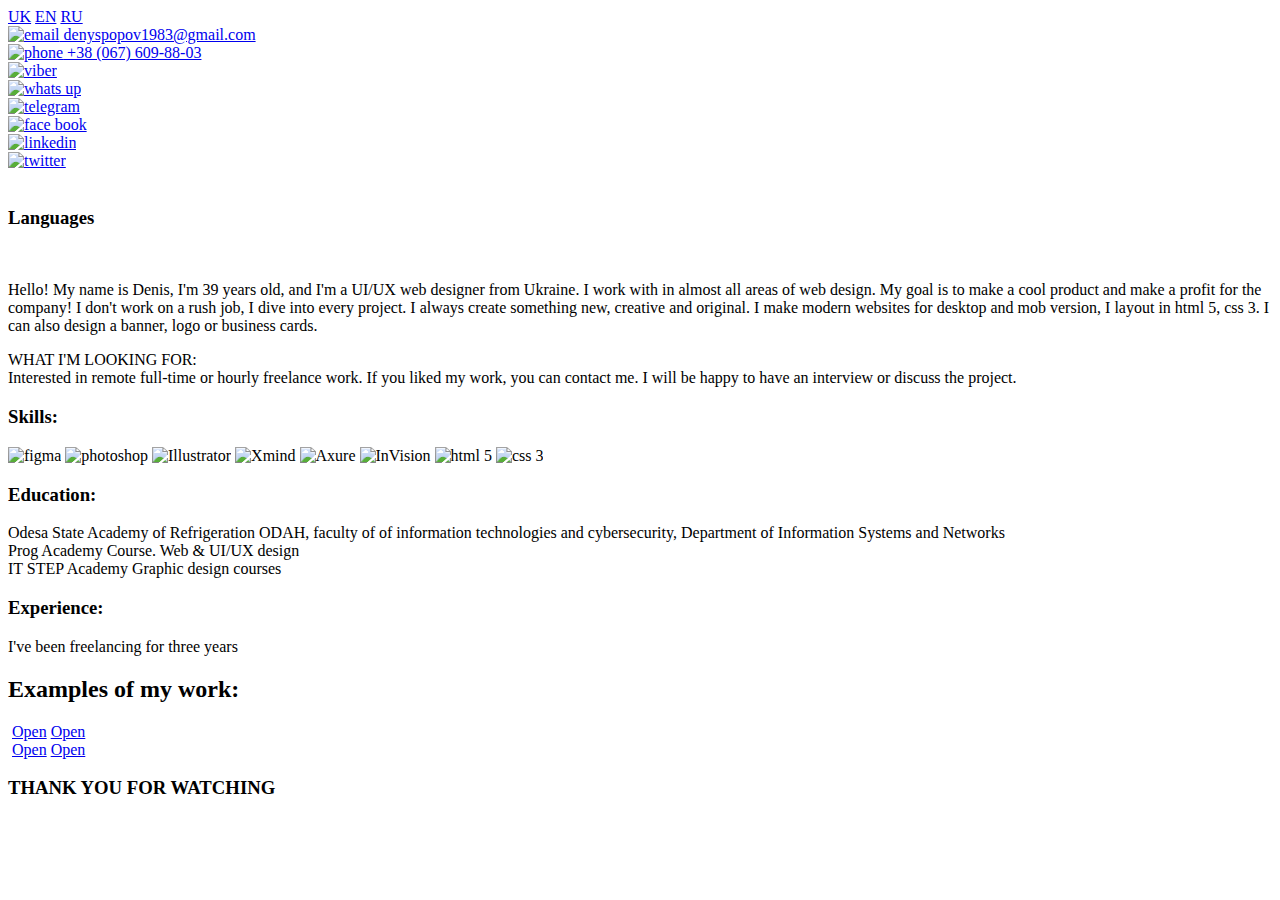
==== commit c6a27a11: "1" ====
--- a/en.html
+++ b/en.html
@@ -25,6 +25,7 @@
     <meta name="msapplication-TileColor" content="#da532c">
     <meta name="msapplication-config" content="img/favicon/browserconfig.xml">
     <meta name="theme-color" content="#ffffff">
+    <meta name='freelancehunt' content='0de65fc177ffa64'>
 
     <link rel="stylesheet" href="css/style.css">
 
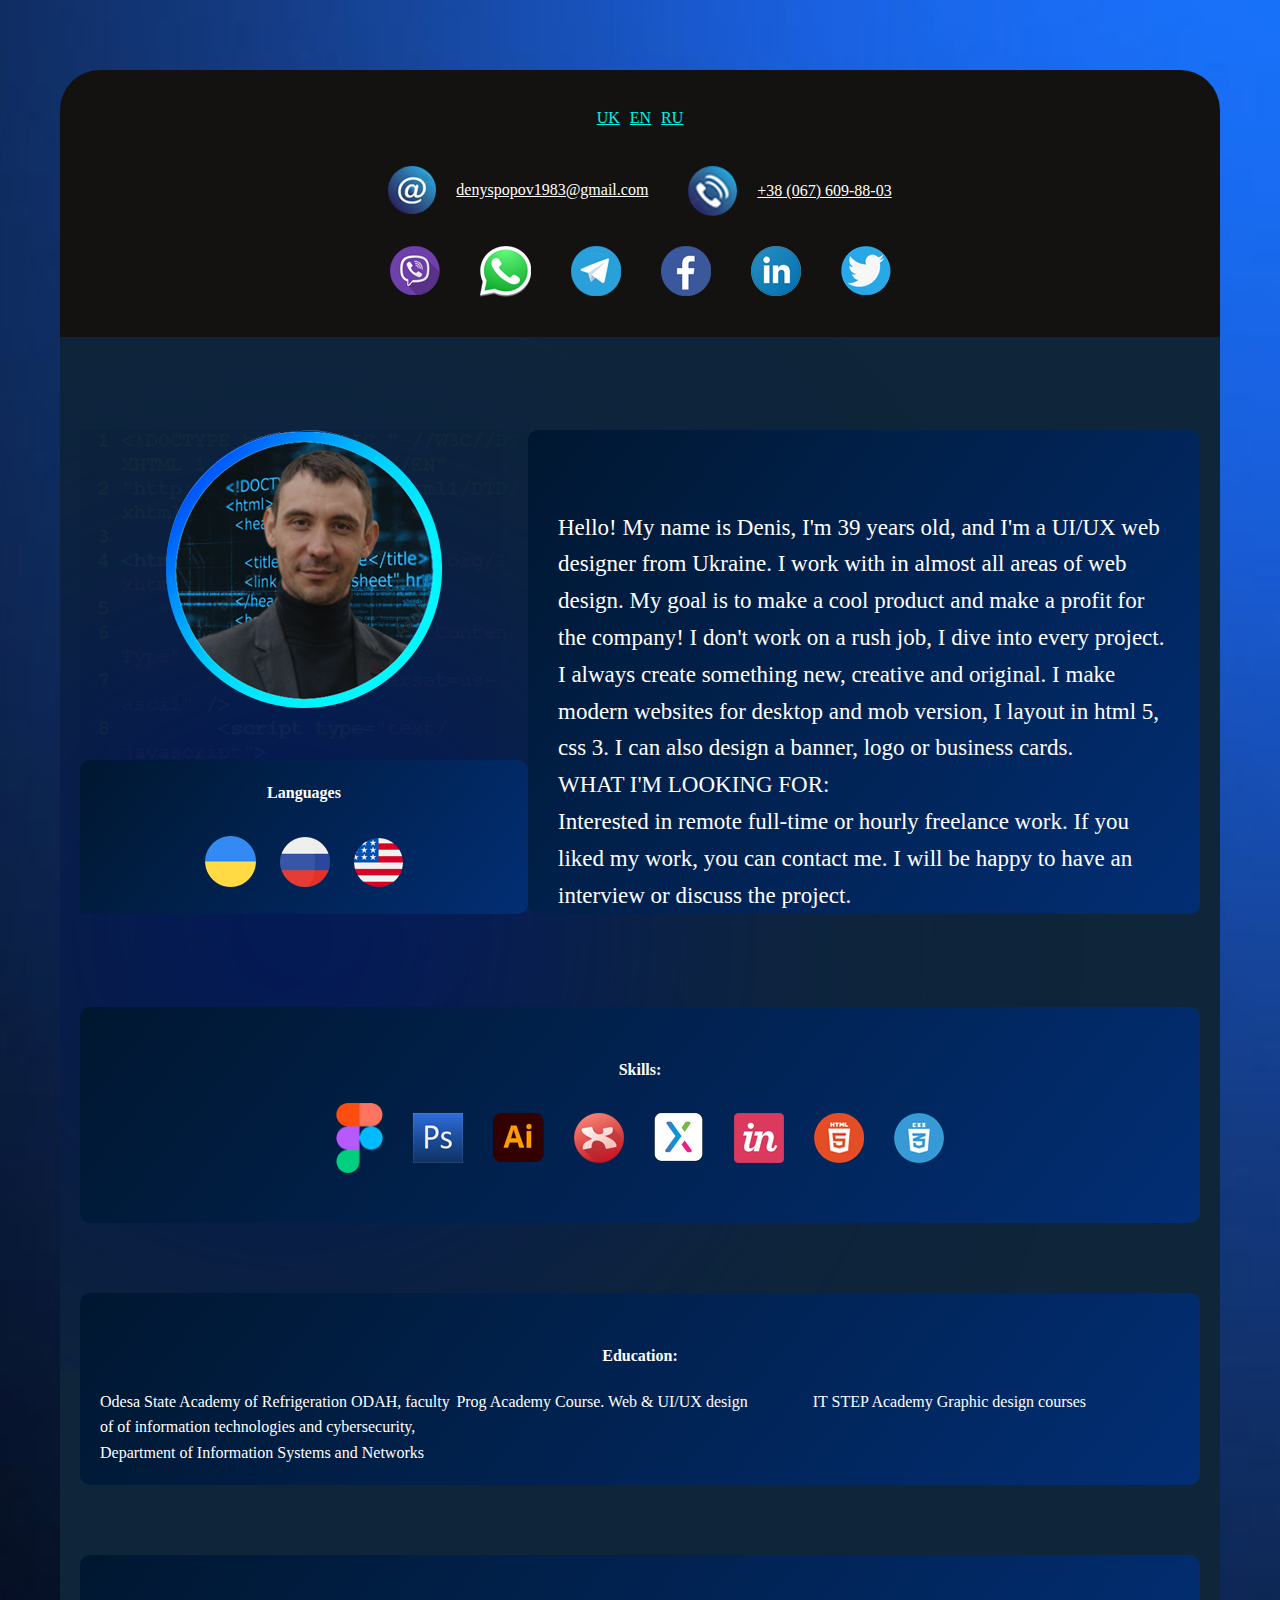
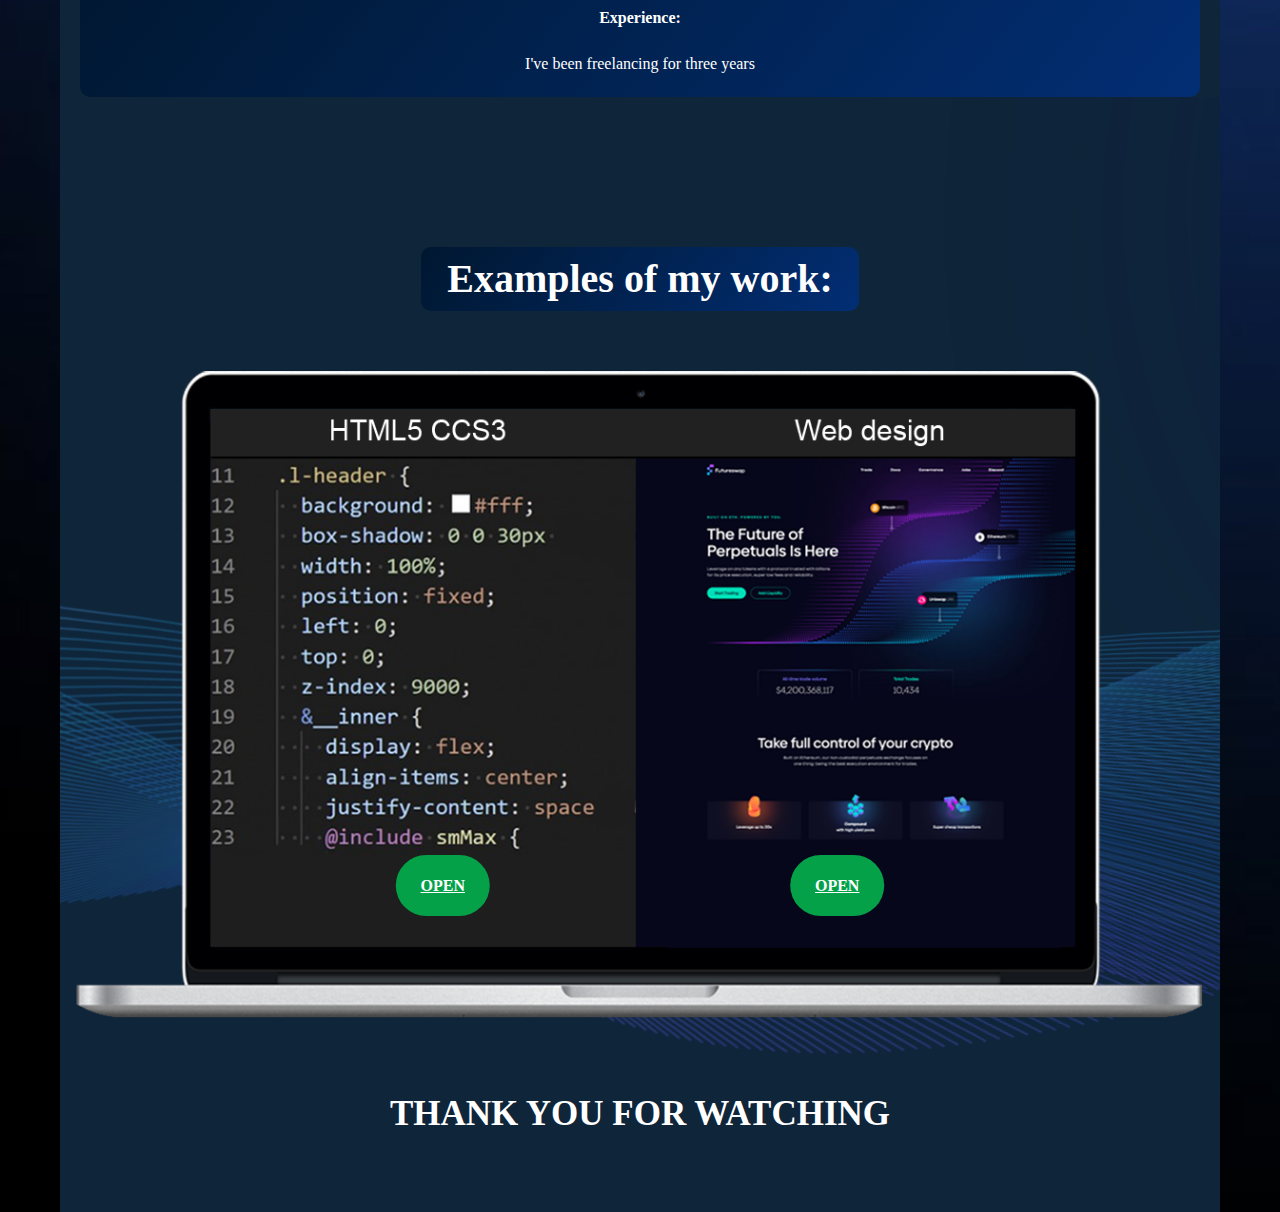
==== commit 7bf878ae: "1" ====
--- a/en.html
+++ b/en.html
@@ -27,7 +27,7 @@
     <meta name="theme-color" content="#ffffff">
     <meta name='freelancehunt' content='0de65fc177ffa64'>
 
-    <link rel="stylesheet" href="css/style.css">
+    <link rel="stylesheet" href="css/styles.css">
 
 
 </head>
--- a/css/styles.css
+++ b/css/styles.css
@@ -0,0 +1,2286 @@
+﻿.body {
+    background-image: url(../img/backgrounв\ 2.png);
+    margin: 0;
+}
+
+.header {
+}
+
+.header .header-wrapper {
+    background-color: #131210;
+    padding: 0 40px;
+    border-top-left-radius: 40px;
+    border-top-right-radius: 40px;
+    margin-top: 70px;
+    width: 100%;
+    min-height: 110px;
+    z-index: 9;
+    position: relative;
+    color: #fff;
+    display: flex;
+    align-items: center;
+}
+.menu-left {
+    display: flex;
+    align-items: center;
+}
+.menu-right {
+}
+.menu-right-holder {
+    display: flex;
+}
+
+.menu-middle-holder {
+    display: flex;
+}
+.lang-switch {
+    display: flex;
+}
+
+.lang-switch .lang-switch__item {
+    color: #00f4e7;
+    padding: 5px;
+    transition: 0.25s;
+}
+.lang-switch .lang-switch__item.active,
+.lang-switch .lang-switch__item:hover {
+    color: #fff;
+}
+
+.menu {
+    display: flex;
+    flex-wrap: wrap;
+    justify-content: space-between;
+    width: 100%;
+}
+
+.menu .menu-list {
+    display: flex;
+    align-items: center;
+    margin-top: -1%;
+}
+.menu .menu-li {
+    margin: 0 100px;
+
+    list-style-type: none;
+}
+.menu-link {
+    color: white;
+}
+
+.menu .menu-li {
+    margin: 0 20px;
+}
+.menu .menu-link {
+    display: flex;
+    align-items: center;
+}
+
+.menu .menu-link .menu-link-icon {
+    margin-right: 0px;
+}
+
+@media screen and (max-width: 1430px) {
+    .menu {
+        flex-direction: column;
+        gap: 30px;
+        padding: 30px 0 40px;
+        align-items: center;
+    }
+}
+
+@media screen and (max-width: 812px) {
+    .menu .menu-link {
+        flex-direction: column;
+        gap: 13px;
+    }
+}
+
+@media screen and (max-width: 640px) {
+    .menu .menu-middle {
+        margin-top: -10px;
+    }
+    .menu .menu-li {
+        margin: 0;
+    }
+    .menu .menu-middle-holder {
+        flex-wrap: wrap;
+        flex-direction: column;
+        gap: 10px;
+        padding-bottom: 10px;
+    }
+    .menu .menu-middle-holder .menu-link-icon {
+        display: none;
+    }
+    .menu .menu-right-holder {
+        gap: 15px;
+        flex-wrap: wrap;
+        justify-content: center;
+    }
+}
+
+.change-lang {
+    margin-left: 10%;
+    color: #00fff1;
+    background-color: black;
+}
+
+.first-block__title {
+    margin-left: 10%;
+    margin-right: 10%;
+}
+
+.background {
+    width: 1798px;
+    height: 1926px;
+    margin-left: -308px;
+}
+/* First block */
+
+.first-block {
+    background-color: #0f253a;
+    position: relative;
+}
+.first-block::before {
+    content: "";
+    position: absolute;
+    top: 0;
+    left: 0;
+    width: 100%;
+    height: 100%;
+    z-index: 0;
+    background-repeat: no-repeat;
+    background-image: url("../img/ellipse.png"), url("../img/ellipse.png"),
+        url("../img/scheme horizontal.png"), url("../img/scheme vertical 1.png");
+    background-position: -200% 60%, 150% 0%, 79% 7%, 95% 40%;
+}
+
+.first-block .main-holder > div {
+    min-height: 400px;
+    margin-top: 93px;
+}
+
+.first-block .first-block__box-avatar {
+    width: 20%;
+    min-width: 300px;
+    position: relative;
+    display: flex;
+    flex-direction: column;
+    justify-content: space-between;
+}
+.first-block .first-block__box-avatar > div {
+    position: relative;
+    z-index: 1;
+}
+.first-block .first-block__box-avatar::before {
+    /* для чего делаем ? */
+    content: "";
+    position: absolute;
+    top: 0;
+    left: 0;
+    width: 100%;
+    height: 100%;
+    display: block;
+    background-image: url(../img/code.png);
+    background-size: cover;
+    opacity: 0.04;
+    z-index: 0;
+}
+.first-block .first-block__box-main-text {
+    width: 34%;
+    min-width: 300px;
+}
+.first-block .first-block__box-skill-list {
+    width: 37.5%;
+    min-width: 300px;
+}
+@media screen and (max-width: 890px) {
+    .first-block .first-block__box-skill-list {
+        min-width: 100%;
+    }
+}
+
+.first-block .first-block__box-skill-list > div {
+    margin-bottom: 70px;
+    padding: 20px;
+}
+.first-block .first-block__box-skill-list > div:last-child {
+    margin-bottom: 0;
+}
+
+.first-block .main-holder {
+    display: flex;
+    align-items: stretch;
+    flex-wrap: wrap;
+    min-height: 900px;
+    justify-content: space-between;
+    padding: 0 20px;
+    overflow: hidden;
+    position: relative;
+    z-index: 1;
+}
+
+.first-block__box-skill-list__title {
+    margin: 30px 0 20px;
+}
+
+@media screen and (max-width: 1365px) {
+    .first-block .first-block__box-avatar {
+        width: 40%;
+    }
+    .first-block .first-block__box-main-text {
+        width: 60%;
+    }
+    .first-block .first-block__box-skill-list {
+        width: 100%;
+    }
+}
+
+@media screen and (max-width: 890px) {
+    .first-block .first-block__box-avatar {
+        width: 100%;
+        margin-top: 40px !important;
+        min-width: 100%;
+    }
+    .first-block .first-block__box-main-text {
+        width: 100%;
+        min-width: 100%;
+    }
+    .first-block .first-block__box-skill-list {
+        width: 100%;
+    }
+}
+
+.main__text1 {
+    width: 50%;
+    font-size: 16px;
+}
+
+.photo {
+    margin-top: -8%;
+    position: absolute;
+    margin-left: -36%;
+}
+
+.code {
+    margin-top: -8%;
+    position: absolute;
+    margin-left: -36%;
+    z-index: 3;
+}
+
+.main__text1 {
+    color: white;
+    font-size: 30px;
+    font-family: Arial, Helvetica, sans-serif;
+}
+.first-block__box-avatar {
+}
+
+.first-block__box-main-text {
+    background: rgb(2, 46, 116);
+    background: linear-gradient(
+        309deg,
+        rgba(2, 46, 116, 1) 0%,
+        rgba(0, 23, 48, 1) 100%
+    );
+    border-radius: 10px;
+    margin-top: 5%;
+}
+.text {
+    color: white;
+    padding: 80px 30px 0;
+    font-size: 23px;
+}
+
+@media screen and (max-width: 425px) {
+    .text {
+        font-size: 18px;
+    }
+}
+
+.first-block__box-skill-1 {
+    background: rgb(2, 46, 116);
+    background: linear-gradient(
+        309deg,
+        rgba(2, 46, 116, 1) 0%,
+        rgba(0, 23, 48, 1) 100%
+    );
+    border-radius: 10px;
+    color: white;
+}
+
+.first-block__box-skill-1 {
+}
+
+.first-block__box-skill-1__icons {
+}
+
+.first-block__box-skill-list .menu-li {
+    margin: 0 20px;
+}
+
+.first-block__box-skill-2 {
+    color: white;
+    background: rgb(2, 46, 116);
+    background: linear-gradient(
+        309deg,
+        rgba(2, 46, 116, 1) 0%,
+        rgba(0, 23, 48, 1) 100%
+    );
+    border-radius: 10px;
+    color: white;
+    margin: 35 21px;
+}
+
+.first-block__box-skill-2-wrap {
+    display: flex;
+    flex-wrap: wrap;
+}
+.first-block__box-skill-2-text {
+    width: 33%;
+}
+
+@media screen and (max-width: 724px) {
+    .first-block__box-skill-2-wrap {
+        flex-direction: column;
+        gap: 20px;
+        padding-bottom: 12px;
+    }
+    .first-block__box-skill-2-text {
+        width: 100%;
+    }
+}
+
+.h3 {
+    color: white;
+}
+
+.text4 {
+    text-align: center;
+    color: white;
+}
+
+.first-block__box-skill-3 {
+    color: white;
+    background: rgb(2, 46, 116);
+    background: linear-gradient(
+        309deg,
+        rgba(2, 46, 116, 1) 0%,
+        rgba(0, 23, 48, 1) 100%
+    );
+    border-radius: 10px;
+    color: white;
+}
+
+.first-block__box-skill-list {
+    margin-top: 5%;
+}
+
+/* second-block */
+.second-block {
+    margin-top: 10%;
+}
+
+.second-block {
+    color: white;
+    font-size: 35px;
+    margin: 100px 0 0;
+    width: 100% !important;
+    background-image: url(img/big%20vaves.png);
+    padding-bottom: 50px;
+    text-align: center;
+    position: relative;
+    z-index: 1;
+}
+
+.big-vaves {
+    margin-top: 10%;
+}
+
+.computer {
+}
+
+.first-block__box-avatar-hold {
+    text-align: center;
+}
+.first-block__avatar {
+    width: 100%;
+    max-width: 250px;
+    margin-bottom: 40px;
+}
+
+.btn {
+    display: inline-block;
+    background-color: #04a149;
+    padding: 10px 65px;
+    color: #fff;
+    border-radius: 40px;
+    font-weight: 700;
+    text-transform: uppercase;
+    border: none;
+    font-size: 16px;
+}
+
+.first-block__box-skill-list__icons {
+    display: flex;
+    align-items: center;
+    justify-content: center;
+    gap: 30px;
+    flex-wrap: wrap;
+    padding-bottom: 30px;
+}
+.first-block__box-skill-list__icons img {
+    max-width: 60px;
+    max-height: 70px;
+}
+
+.first-block__box-langs {
+    text-align: center;
+    padding-bottom: 10px;
+    border-radius: 10px;
+}
+.first-block__box-langs-title {
+    color: #fff;
+    margin: 0 0 20px;
+    padding-top: 20px;
+}
+.first-block__box-langs img {
+    padding: 10px;
+}
+
+.first-block__box-computer {
+    text-align: center;
+    background-image: url(../img/big\ vaves.png);
+    background-position: 10% 100%;
+    background-repeat: no-repeat;
+}
+
+.first-block__computer-hold {
+    display: inline-block;
+    position: relative; /* Для absolute, щоб не тикав за межи блоку */
+}
+.first-block__computer-hold .computer {
+    width: 100%;
+    max-width: 1220px;
+    margin-top: 60px;
+}
+.first-block__computer-hold .btn {
+    position: absolute;
+    bottom: 140px;
+}
+.first-block__computer-hold .btn-1 {
+    left: 37%;
+    transform: translateX(-50%);
+}
+.first-block__computer-hold .btn-2 {
+    right: 37%;
+    transform: translateX(50%);
+}
+
+.first-block__box-mobile {
+    display: none;
+    background-image: url(//img/big\ vaves.png);
+    background-position: 0% 0%;
+    background-repeat: no-repeat;
+}
+
+.first-block__mobile-hold {
+    position: relative;
+    max-width: 379px;
+    margin: 0 auto;
+}
+.first-block__mobile-hold img {
+    width: 95%;
+    display: unset;
+}
+.first-block__mobile-hold .btn-1,
+.first-block__mobile-hold .btn-2 {
+    padding: 8px 20px;
+    position: absolute;
+    left: 50%;
+    transform: translate(-50%, 50%);
+    font-size: 13px;
+}
+.first-block__mobile-hold .btn-1 {
+    bottom: initial;
+    top: 36.1%;
+}
+.first-block__mobile-hold .btn-2 {
+    right: initial;
+    top: 86%;
+}
+
+@media screen and (max-width: 865px) {
+    .first-block__box-computer {
+        display: none;
+    }
+
+    .first-block__box-mobile {
+        display: block;
+    }
+}
+
+.second-block____title {
+    color: white;
+    background: rgb(2, 46, 116);
+    background: linear-gradient(
+        309deg,
+        rgba(2, 46, 116, 1) 0%,
+        rgba(0, 23, 48, 1) 100%
+    );
+    border-radius: 10px;
+    color: white;
+    font-size: 40px;
+    display: inline-block;
+    padding: 0 26px;
+    margin: -20px 20px;
+    margin-bottom: 40px;
+}
+
+.first-block__computer-hold {
+    width: 100%;
+}
+.menu .menu-li:hover {
+    transform: scale(1.2);
+    transition: 0.25s;
+    border-radius: 50%;
+    box-shadow: 0 0 25px 0 #00fff1;
+}
+
+.menu .menu-link .menu-link-icon-email {
+    margin-right: 20px;
+}
+.menu .menu-link .menu-link-icon-tel {
+    margin-right: 20px;
+}
+.box-user-info {
+}
+.box-user-info .box-user-info__user {
+    height: 200px;
+}
+.box-user-info .box-user-info__text {
+    height: 200px;
+}
+.box-user-info .box-user-info__skill-list {
+    min-height: 200px;
+}
+.box-user-info .box-user-info__skill-1 {
+    background: rgb(0, 24, 51);
+    background: linear-gradient(
+        90deg,
+        rgba(0, 24, 51, 1) 0%,
+        rgba(0, 0, 0, 1) 100%
+    );
+}
+.box-user-info .box-user-info__skill-2 {
+}
+.btn {
+    --bg: #000;
+    --color: #fff;
+    --hover-bg: #eee;
+    --hover-color: #000;
+
+    color: var(--color);
+    background-color: var(--bg);
+    padding: 10px 15px;
+    display: inline-block;
+    transition: 0.25s;
+}
+.btn:hover {
+    color: var(--hover-color);
+    background-color: var(--hover-bg);
+}
+.btn:focus {
+    color: var(--hover-color);
+    background-color: var(--hover-bg);
+}
+
+.btn.btn-blue {
+    --bg: #0a39d1;
+    --hover-bg: #0b0e99;
+    --hover-color: #ffffff;
+}
+
+/* .btn {
+    display: inline-block;
+    background-color: var(--pr);
+    padding: 18px 25px;
+    color: #fff;
+    border-radius: 40px;
+    font-weight: 700;
+    text-transform: uppercase;
+    border: none;
+}
+.btn.btn-sm {
+    padding: 12px 20px;
+}
+.btn.btn-lg {
+    padding: 22px 35px;
+}
+.btn.btn-white {
+    background-color: #fff;
+    color: var(--pr);;
+}
+.btn.btn-gray {
+    background-color: #e2e2e2;
+    color: #fff;
+}
+.btn.btn-line {
+    background-color: transparent;
+    color: var(--pr);
+    border: 3px solid var(--pr);;
+} */
+/* First block */
+
+.first-block {
+    background-color: #0f253a;
+}
+
+.first-block .main-holder > div {
+    min-height: 400px;
+    margin-top: 93px;
+}
+
+.first-block .first-block__box-avatar {
+    width: 20%;
+    min-width: 300px;
+    position: relative;
+    display: flex;
+    flex-direction: column;
+    justify-content: space-between;
+}
+.first-block .first-block__box-avatar > div {
+    position: relative;
+    z-index: 1;
+}
+.first-block .first-block__box-avatar::before {
+    /* для чего делаем ? */
+    content: "";
+    position: absolute;
+    top: 0;
+    left: 0;
+    width: 100%;
+    height: 100%;
+    display: block;
+    background-image: url(../img/code.png);
+    background-size: cover;
+    opacity: 0.04;
+    z-index: 0;
+}
+.first-block .first-block__box-main-text {
+    width: 34%;
+    min-width: 300px;
+}
+.first-block .first-block__box-skill-list {
+    width: 37.5%;
+    min-width: 300px;
+}
+
+.first-block .first-block__box-skill-list > div {
+    margin-bottom: 70px;
+    padding: 20px;
+}
+.first-block .first-block__box-skill-list > div:last-child {
+    margin-bottom: 0;
+}
+
+.first-block .main-holder {
+    background-color: #0f253a;
+    display: flex;
+    align-items: stretch;
+    flex-wrap: wrap;
+    min-height: 900px;
+    background-repeat: no-repeat;
+    background-image: url("../img/ellipse.png"),
+        url("../img/scheme horizontal.png"), url("../img/scheme vertical 1.png");
+    background-position: 131% -20%, 57% 23%, 89% -120%;
+    justify-content: space-between;
+    padding: 0 20px;
+    overflow: hidden;
+}
+
+.first-block__box-skill-list__title {
+    margin: 0 0 20px;
+}
+
+@media screen and (max-width: 1365px) {
+    .first-block .first-block__box-avatar {
+        width: 40%;
+    }
+    .first-block .first-block__box-main-text {
+        width: 60%;
+    }
+    .first-block .first-block__box-skill-list {
+        width: 100%;
+    }
+}
+
+@media screen and (max-width: 890px) {
+    .first-block .first-block__box-avatar {
+        width: 100%;
+        margin-top: 40px !important;
+    }
+    .first-block .first-block__box-main-text {
+        width: 100%;
+    }
+    .first-block .first-block__box-skill-list {
+        width: 100%;
+    }
+}
+
+.main__text1 {
+    width: 50%;
+    font-size: 16px;
+}
+
+.photo {
+    margin-top: -8%;
+    position: absolute;
+    margin-left: -36%;
+}
+
+.code {
+    margin-top: -8%;
+    position: absolute;
+    margin-left: -36%;
+    z-index: 3;
+}
+
+.main__text1 {
+    color: white;
+    font-size: 30px;
+    font-family: Arial, Helvetica, sans-serif;
+}
+.first-block__box-avatar {
+}
+
+.first-block__box-main-text {
+    background: rgb(2, 46, 116);
+    background: linear-gradient(
+        309deg,
+        rgba(2, 46, 116, 1) 0%,
+        rgba(0, 23, 48, 1) 100%
+    );
+    border-radius: 10px;
+    margin-top: 5%;
+}
+.text {
+    color: white;
+    padding: 5px 30px 0;
+    font-size: 22px;
+}
+
+.first-block__box-skill-1 {
+    background: rgb(2, 46, 116);
+    background: linear-gradient(
+        309deg,
+        rgba(2, 46, 116, 1) 0%,
+        rgba(0, 23, 48, 1) 100%
+    );
+    border-radius: 10px;
+    color: white;
+}
+
+.first-block__box-skill-1 {
+}
+
+.first-block__box-skill-1__icons {
+}
+
+.first-block__box-skill-list .menu-li {
+    margin: 0 20px;
+}
+
+.first-block__box-skill-2 {
+    color: white;
+    background: rgb(2, 46, 116);
+    background: linear-gradient(
+        309deg,
+        rgba(2, 46, 116, 1) 0%,
+        rgba(0, 23, 48, 1) 100%
+    );
+    border-radius: 10px;
+    color: white;
+    margin: 35 21px;
+}
+
+.first-block__box-skill-2-wrap {
+    display: flex;
+    flex-wrap: wrap;
+}
+.first-block__box-skill-2-text {
+    width: 33%;
+}
+
+@media screen and (max-width: 724px) {
+    .first-block__box-skill-2-wrap {
+        flex-direction: column;
+        gap: 20px;
+        padding-bottom: 12px;
+    }
+    .first-block__box-skill-2-text {
+        width: 100%;
+    }
+}
+
+.h3 {
+    color: white;
+}
+
+.text4 {
+    text-align: center;
+    color: white;
+}
+
+.first-block__box-skill-3 {
+    color: white;
+    background: rgb(2, 46, 116);
+    background: linear-gradient(
+        309deg,
+        rgba(2, 46, 116, 1) 0%,
+        rgba(0, 23, 48, 1) 100%
+    );
+    border-radius: 10px;
+    color: white;
+}
+
+.first-block__box-skill-list {
+    margin-top: 5%;
+}
+.body {
+    background-image: url(../img/backgrounв\ 2.png);
+    margin: 0;
+}
+
+.header {
+}
+
+.header .header-wrapper {
+    background-color: #131210;
+    padding: 0 40px;
+    border-top-left-radius: 40px;
+    border-top-right-radius: 40px;
+    margin-top: 70px;
+    width: 100%;
+    min-height: 110px;
+    z-index: 9;
+    position: relative;
+    color: #fff;
+    display: flex;
+    align-items: center;
+}
+.menu-left {
+    display: flex;
+    align-items: center;
+}
+.menu-right {
+}
+.menu-right-holder {
+    display: flex;
+}
+
+.menu-middle-holder {
+    display: flex;
+}
+.lang-switch {
+    display: flex;
+}
+
+.lang-switch .lang-switch__item {
+    color: #00f4e7;
+    padding: 5px;
+    transition: 0.25s;
+}
+.lang-switch .lang-switch__item.active,
+.lang-switch .lang-switch__item:hover {
+    color: #fff;
+}
+
+.menu {
+    display: flex;
+    flex-wrap: wrap;
+    justify-content: space-between;
+    width: 100%;
+}
+
+.menu .menu-list {
+    display: flex;
+    align-items: center;
+    margin-top: -1%;
+}
+.menu .menu-li {
+    margin: 0 100px;
+
+    list-style-type: none;
+}
+.menu-link {
+    color: white;
+}
+
+.menu .menu-li {
+    margin: 0 20px;
+}
+.menu .menu-link {
+    display: flex;
+    align-items: center;
+}
+
+.menu .menu-link .menu-link-icon {
+    margin-right: 0px;
+}
+
+@media screen and (max-width: 1430px) {
+    .menu {
+        flex-direction: column;
+        gap: 30px;
+        padding: 30px 0 40px;
+        align-items: center;
+    }
+}
+
+@media screen and (max-width: 812px) {
+    .menu .menu-link {
+        flex-direction: column;
+        gap: 13px;
+    }
+}
+
+@media screen and (max-width: 640px) {
+    .menu .menu-middle {
+        margin-top: -10px;
+    }
+    .menu .menu-li {
+        margin: 0;
+    }
+    .menu .menu-middle-holder {
+        flex-wrap: wrap;
+        flex-direction: column;
+        gap: 10px;
+        padding-bottom: 10px;
+    }
+    .menu .menu-middle-holder .menu-link-icon {
+        display: none;
+    }
+    .menu .menu-right-holder {
+        gap: 15px;
+        flex-wrap: wrap;
+        justify-content: center;
+    }
+}
+
+.change-lang {
+    margin-left: 10%;
+    color: #00fff1;
+    background-color: black;
+}
+
+.first-block__title {
+    margin-left: 10%;
+    margin-right: 10%;
+}
+
+.background {
+    width: 1798px;
+    height: 1926px;
+    margin-left: -308px;
+}
+/* First block */
+
+.first-block {
+    background-color: #0f253a;
+    position: relative;
+}
+.first-block::before {
+    content: "";
+    position: absolute;
+    top: 0;
+    left: 0;
+    width: 100%;
+    height: 100%;
+    z-index: 0;
+    background-repeat: no-repeat;
+    background-image: url("../img/ellipse.png"), url("../img/ellipse.png"),
+        url("../img/scheme horizontal.png"), url("../img/scheme vertical 1.png");
+    background-position: -200% 60%, 150% 0%, 79% 7%, 95% 40%;
+}
+
+.first-block .main-holder > div {
+    min-height: 400px;
+    margin-top: 93px;
+}
+
+.first-block .first-block__box-avatar {
+    width: 20%;
+    min-width: 300px;
+    position: relative;
+    display: flex;
+    flex-direction: column;
+    justify-content: space-between;
+}
+.first-block .first-block__box-avatar > div {
+    position: relative;
+    z-index: 1;
+}
+.first-block .first-block__box-avatar::before {
+    /* для чего делаем ? */
+    content: "";
+    position: absolute;
+    top: 0;
+    left: 0;
+    width: 100%;
+    height: 100%;
+    display: block;
+    background-image: url(../img/code.png);
+    background-size: cover;
+    opacity: 0.04;
+    z-index: 0;
+}
+.first-block .first-block__box-main-text {
+    width: 34%;
+    min-width: 300px;
+}
+.first-block .first-block__box-skill-list {
+    width: 37.5%;
+    min-width: 300px;
+}
+@media screen and (max-width: 890px) {
+    .first-block .first-block__box-skill-list {
+        min-width: 100%;
+    }
+}
+
+.first-block .first-block__box-skill-list > div {
+    margin-bottom: 70px;
+    padding: 20px;
+}
+.first-block .first-block__box-skill-list > div:last-child {
+    margin-bottom: 0;
+}
+
+.first-block .main-holder {
+    display: flex;
+    align-items: stretch;
+    flex-wrap: wrap;
+    min-height: 900px;
+    justify-content: space-between;
+    padding: 0 20px;
+    overflow: hidden;
+    position: relative;
+    z-index: 1;
+}
+
+.first-block__box-skill-list__title {
+    margin: 30px 0 20px;
+}
+
+@media screen and (max-width: 1365px) {
+    .first-block .first-block__box-avatar {
+        width: 40%;
+    }
+    .first-block .first-block__box-main-text {
+        width: 60%;
+    }
+    .first-block .first-block__box-skill-list {
+        width: 100%;
+    }
+}
+
+@media screen and (max-width: 890px) {
+    .first-block .first-block__box-avatar {
+        width: 100%;
+        margin-top: 40px !important;
+        min-width: 100%;
+    }
+    .first-block .first-block__box-main-text {
+        width: 100%;
+        min-width: 100%;
+    }
+    .first-block .first-block__box-skill-list {
+        width: 100%;
+    }
+}
+
+.main__text1 {
+    width: 50%;
+    font-size: 16px;
+}
+
+.photo {
+    margin-top: -8%;
+    position: absolute;
+    margin-left: -36%;
+}
+
+.code {
+    margin-top: -8%;
+    position: absolute;
+    margin-left: -36%;
+    z-index: 3;
+}
+
+.main__text1 {
+    color: white;
+    font-size: 30px;
+    font-family: Arial, Helvetica, sans-serif;
+}
+.first-block__box-avatar {
+}
+
+.first-block__box-main-text {
+    background: rgb(2, 46, 116);
+    background: linear-gradient(
+        309deg,
+        rgba(2, 46, 116, 1) 0%,
+        rgba(0, 23, 48, 1) 100%
+    );
+    border-radius: 10px;
+    margin-top: 5%;
+}
+.text {
+    color: white;
+    padding: 80px 30px 0;
+    font-size: 23px;
+}
+
+@media screen and (max-width: 425px) {
+    .text {
+        font-size: 18px;
+    }
+}
+
+.first-block__box-skill-1 {
+    background: rgb(2, 46, 116);
+    background: linear-gradient(
+        309deg,
+        rgba(2, 46, 116, 1) 0%,
+        rgba(0, 23, 48, 1) 100%
+    );
+    border-radius: 10px;
+    color: white;
+}
+
+.first-block__box-skill-1 {
+}
+
+.first-block__box-skill-1__icons {
+}
+
+.first-block__box-skill-list .menu-li {
+    margin: 0 20px;
+}
+
+.first-block__box-skill-2 {
+    color: white;
+    background: rgb(2, 46, 116);
+    background: linear-gradient(
+        309deg,
+        rgba(2, 46, 116, 1) 0%,
+        rgba(0, 23, 48, 1) 100%
+    );
+    border-radius: 10px;
+    color: white;
+    margin: 35 21px;
+}
+
+.first-block__box-skill-2-wrap {
+    display: flex;
+    flex-wrap: wrap;
+}
+.first-block__box-skill-2-text {
+    width: 33%;
+}
+
+@media screen and (max-width: 724px) {
+    .first-block__box-skill-2-wrap {
+        flex-direction: column;
+        gap: 20px;
+        padding-bottom: 12px;
+    }
+    .first-block__box-skill-2-text {
+        width: 100%;
+    }
+}
+
+.h3 {
+    color: white;
+}
+
+.text4 {
+    text-align: center;
+    color: white;
+}
+
+.first-block__box-skill-3 {
+    color: white;
+    background: rgb(2, 46, 116);
+    background: linear-gradient(
+        309deg,
+        rgba(2, 46, 116, 1) 0%,
+        rgba(0, 23, 48, 1) 100%
+    );
+    border-radius: 10px;
+    color: white;
+}
+
+.first-block__box-skill-list {
+    margin-top: 5%;
+}
+
+/* second-block */
+.second-block {
+    margin-top: 10%;
+}
+
+.second-block {
+    color: white;
+    font-size: 35px;
+    margin: 100px 0 0;
+    width: 100% !important;
+    background-image: url(img/big%20vaves.png);
+    padding-bottom: 50px;
+    text-align: center;
+    position: relative;
+    z-index: 1;
+}
+
+.big-vaves {
+    margin-top: 10%;
+}
+
+.computer {
+}
+
+.first-block__box-avatar-hold {
+    text-align: center;
+}
+.first-block__avatar {
+    width: 100%;
+    max-width: 250px;
+    margin-bottom: 40px;
+}
+
+.btn {
+    display: inline-block;
+    background-color: #04a149;
+    padding: 10px 65px;
+    color: #fff;
+    border-radius: 40px;
+    font-weight: 700;
+    text-transform: uppercase;
+    border: none;
+    font-size: 16px;
+}
+
+.first-block__box-skill-list__icons {
+    display: flex;
+    align-items: center;
+    justify-content: center;
+    gap: 30px;
+    flex-wrap: wrap;
+    padding-bottom: 30px;
+}
+.first-block__box-skill-list__icons img {
+    max-width: 60px;
+    max-height: 70px;
+}
+
+.first-block__box-langs {
+    text-align: center;
+    padding-bottom: 10px;
+    border-radius: 10px;
+}
+.first-block__box-langs-title {
+    color: #fff;
+    margin: 0 0 20px;
+    padding-top: 20px;
+}
+.first-block__box-langs img {
+    padding: 10px;
+}
+
+.first-block__box-computer {
+    text-align: center;
+    background-image: url(../img/big\ vaves.png);
+    background-position: 10% 100%;
+    background-repeat: no-repeat;
+}
+
+.first-block__computer-hold {
+    display: inline-block;
+    position: relative; /* Для absolute, щоб не тикав за межи блоку */
+}
+.first-block__computer-hold .computer {
+    width: 100%;
+    max-width: 1220px;
+    margin-top: 60px;
+}
+.first-block__computer-hold .btn {
+    position: absolute;
+    bottom: 140px;
+}
+.first-block__computer-hold .btn-1 {
+    left: 37%;
+    transform: translateX(-50%);
+}
+.first-block__computer-hold .btn-2 {
+    right: 37%;
+    transform: translateX(50%);
+}
+
+.first-block__box-mobile {
+    display: none;
+    background-image: url(../img/big\ vaves.png);
+    background-position: 0% 0%;
+    background-repeat: no-repeat;
+}
+
+.first-block__mobile-hold {
+    position: relative;
+    max-width: 379px;
+    margin: 0 auto;
+}
+.first-block__mobile-hold img {
+    width: 95%;
+    display: unset;
+}
+.first-block__mobile-hold .btn-1,
+.first-block__mobile-hold .btn-2 {
+    padding: 8px 20px;
+    position: absolute;
+    left: 50%;
+    transform: translate(-50%, 50%);
+    font-size: 13px;
+}
+.first-block__mobile-hold .btn-1 {
+    bottom: initial;
+    top: 36.1%;
+}
+.first-block__mobile-hold .btn-2 {
+    right: initial;
+    top: 86%;
+}
+
+@media screen and (max-width: 865px) {
+    .first-block__box-computer {
+        display: none;
+    }
+
+    .first-block__box-mobile {
+        display: block;
+    }
+}
+
+.second-block____title {
+    color: white;
+    background: rgb(2, 46, 116);
+    background: linear-gradient(
+        309deg,
+        rgba(2, 46, 116, 1) 0%,
+        rgba(0, 23, 48, 1) 100%
+    );
+    border-radius: 10px;
+    color: white;
+    font-size: 40px;
+    display: inline-block;
+    padding: 0 26px;
+    margin: -20px 20px;
+    margin-bottom: 40px;
+}
+
+.first-block__computer-hold {
+    width: 100%;
+}
+.menu .menu-li:hover {
+    transform: scale(1.2);
+    transition: 0.25s;
+    border-radius: 50%;
+    box-shadow: 0 0 25px 0 #00fff1;
+}
+
+.menu .menu-link .menu-link-icon-email {
+    margin-right: 20px;
+}
+.menu .menu-link .menu-link-icon-tel {
+    margin-right: 20px;
+}
+
+.d-flex {
+    display: flex;
+}
+.d-flex-space-around {
+    justify-content: space-around;
+}
+.d-flex-space-between {
+    justify-content: space-between;
+}
+.d-flex-align-center {
+    align-items: center;
+}
+.d-flex-wrap {
+    flex-wrap: wrap;
+}
+
+.w-50 {
+    width: 50%;
+}
+.w-100 {
+    width: 100%;
+}
+
+.img-resize {
+    --max-size: 100px;
+    width: 100%;
+    max-width: var(--max-size); /* ?*/
+}
+
+.relative {
+    position: relative;
+}
+
+.abs-text-shadow {
+    text-shadow: 0px 0px 165px rgba(0, 0, 0, 0.9);
+    font-weight: 700;
+    font-size: 185px;
+    position: absolute;
+    color: #131210;
+}
+
+.container,
+.container-fullsize {
+    /* ?*/
+    margin: 0 auto;
+    padding: 0 15px;
+    position: relative; /* position: absolute */
+}
+.container {
+    max-width: 1180px;
+}
+.container-fullsize {
+    padding-left: 60px;
+    padding-right: 60px;
+}
+@media screen and (max-width: 724px) {
+    .container-fullsize {
+        padding-left: 30px;
+        padding-right: 30px;
+    }
+}
+
+.title {
+    --color: #fff;
+
+    color: var(--color);
+    font-size: 18px;
+    font-weight: 700;
+    margin-bottom: 40px;
+}
+.title.title--gray {
+    color: #3c3c3c;
+}
+.title.title--blue {
+    color: #135ec5;
+}
+
+.box-gradient {
+    background: rgb(2, 46, 116);
+    background: linear-gradient(
+        309deg,
+        rgba(2, 46, 116, 1) 0%,
+        rgba(0, 23, 48, 1) 100%
+    );
+}
+.icons {
+    margin: 0 20px;
+}
+
+.helper-price {
+    font-size: 30px;
+    color: #16ad2c;
+}
+
+.fs-60px {
+    font-size: 60px;
+}
+.fs-30px {
+    font-size: 30px;
+}
+.fs-18px {
+    font-size: 30px;
+}
+
+.text-default {
+    color: #1d1d1d;
+}
+
+.text-center {
+    text-align: center;
+}
+
+.mb-10px {
+    margin-bottom: 10px;
+}
+
+.mb-20px {
+    margin-bottom: 20px;
+}
+
+.fw-400 {
+    font-weight: 400;
+}
+
+.fw-700 {
+    font-weight: 700;
+}
+
+.abs-text-shadow-white {
+    text-shadow: 0px 0px 25px rgba(0, 0, 0, 0.05);
+    font-weight: 700;
+    font-size: 185px;
+    position: absolute;
+    color: #ffffff;
+}
+
+/*
+
+
+
+.position-right{
+position: absolute;
+right: 50px;
+top: 1500px;
+}
+.position-left{
+    position: absolute;
+    left: 50px;
+    top: 50px;
+}
+
+.abs-text-shadow-white{
+    text-shadow: 0px 0px 165px rgba(255, 255, 255, 0.9);
+    font-weight: 700;
+    font-size: 185px;
+    position: absolute;
+
+    bottom: 250px;
+    color: #ffffff;
+}
+
+.position-bottom{
+    position: absolute;
+    bottom: 250px;
+}
+.page-home {
+}
+/*! normalize.css v8.0.1 | MIT License | github.com/necolas/normalize.css */
+
+/* Document
+   ========================================================================== */
+
+/**
+ * 1. Correct the line height in all browsers.
+ * 2. Prevent adjustments of font size after orientation changes in iOS.
+ */
+
+html {
+    line-height: 1.15; /* 1 */
+    -webkit-text-size-adjust: 100%; /* 2 */
+}
+
+/* Sections
+     ========================================================================== */
+
+/**
+   * Remove the margin in all browsers.
+   */
+
+body {
+    margin: 0;
+}
+
+/**
+   * Render the `main` element consistently in IE.
+   */
+
+main {
+    display: block;
+}
+
+/**
+   * Correct the font size and margin on `h1` elements within `section` and
+   * `article` contexts in Chrome, Firefox, and Safari.
+   */
+
+h1 {
+    font-size: 2em;
+    margin: 0.67em 0;
+}
+
+/* Grouping content
+     ========================================================================== */
+
+/**
+   * 1. Add the correct box sizing in Firefox.
+   * 2. Show the overflow in Edge and IE.
+   */
+
+hr {
+    box-sizing: content-box; /* 1 */
+    height: 0; /* 1 */
+    overflow: visible; /* 2 */
+}
+
+/**
+   * 1. Correct the inheritance and scaling of font size in all browsers.
+   * 2. Correct the odd `em` font sizing in all browsers.
+   */
+
+pre {
+    font-family: monospace, monospace; /* 1 */
+    font-size: 1em; /* 2 */
+}
+
+/* Text-level semantics
+     ========================================================================== */
+
+/**
+   * Remove the gray background on active links in IE 10.
+   */
+
+a {
+    background-color: transparent;
+}
+
+/**
+   * 1. Remove the bottom border in Chrome 57-
+   * 2. Add the correct text decoration in Chrome, Edge, IE, Opera, and Safari.
+   */
+
+abbr[title] {
+    border-bottom: none; /* 1 */
+    text-decoration: underline; /* 2 */
+    text-decoration: underline dotted; /* 2 */
+}
+
+/**
+   * Add the correct font weight in Chrome, Edge, and Safari.
+   */
+
+b,
+strong {
+    font-weight: bolder;
+}
+
+/**
+   * 1. Correct the inheritance and scaling of font size in all browsers.
+   * 2. Correct the odd `em` font sizing in all browsers.
+   */
+
+code,
+kbd,
+samp {
+    font-family: monospace, monospace; /* 1 */
+    font-size: 1em; /* 2 */
+}
+
+/**
+   * Add the correct font size in all browsers.
+   */
+
+small {
+    font-size: 80%;
+}
+
+/**
+   * Prevent `sub` and `sup` elements from affecting the line height in
+   * all browsers.
+   */
+
+sub,
+sup {
+    font-size: 75%;
+    line-height: 0;
+    position: relative;
+    vertical-align: baseline;
+}
+
+sub {
+    bottom: -0.25em;
+}
+
+sup {
+    top: -0.5em;
+}
+
+/* Embedded content
+     ========================================================================== */
+
+/**
+   * Remove the border on images inside links in IE 10.
+   */
+
+img {
+    border-style: none;
+}
+
+/* Forms
+     ========================================================================== */
+
+/**
+   * 1. Change the font styles in all browsers.
+   * 2. Remove the margin in Firefox and Safari.
+   */
+
+button,
+input,
+optgroup,
+select,
+textarea {
+    font-family: inherit; /* 1 */
+    font-size: 100%; /* 1 */
+    line-height: 1.15; /* 1 */
+    margin: 0; /* 2 */
+}
+
+/**
+   * Show the overflow in IE.
+   * 1. Show the overflow in Edge.
+   */
+
+button,
+input {
+    /* 1 */
+    overflow: visible;
+}
+
+/**
+   * Remove the inheritance of text transform in Edge, Firefox, and IE.
+   * 1. Remove the inheritance of text transform in Firefox.
+   */
+
+button,
+select {
+    /* 1 */
+    text-transform: none;
+}
+
+/**
+   * Correct the inability to style clickable types in iOS and Safari.
+   */
+
+button,
+[type="button"],
+[type="reset"],
+[type="submit"] {
+    -webkit-appearance: button;
+}
+
+/**
+   * Remove the inner border and padding in Firefox.
+   */
+
+button::-moz-focus-inner,
+[type="button"]::-moz-focus-inner,
+[type="reset"]::-moz-focus-inner,
+[type="submit"]::-moz-focus-inner {
+    border-style: none;
+    padding: 0;
+}
+
+/**
+   * Restore the focus styles unset by the previous rule.
+   */
+
+button:-moz-focusring,
+[type="button"]:-moz-focusring,
+[type="reset"]:-moz-focusring,
+[type="submit"]:-moz-focusring {
+    outline: 1px dotted ButtonText;
+}
+
+/**
+   * Correct the padding in Firefox.
+   */
+
+fieldset {
+    padding: 0.35em 0.75em 0.625em;
+}
+
+/**
+   * 1. Correct the text wrapping in Edge and IE.
+   * 2. Correct the color inheritance from `fieldset` elements in IE.
+   * 3. Remove the padding so developers are not caught out when they zero out
+   *    `fieldset` elements in all browsers.
+   */
+
+legend {
+    box-sizing: border-box; /* 1 */
+    color: inherit; /* 2 */
+    display: table; /* 1 */
+    max-width: 100%; /* 1 */
+    padding: 0; /* 3 */
+    white-space: normal; /* 1 */
+}
+
+/**
+   * Add the correct vertical alignment in Chrome, Firefox, and Opera.
+   */
+
+progress {
+    vertical-align: baseline;
+}
+
+/**
+   * Remove the default vertical scrollbar in IE 10+.
+   */
+
+textarea {
+    overflow: auto;
+}
+
+/**
+   * 1. Add the correct box sizing in IE 10.
+   * 2. Remove the padding in IE 10.
+   */
+
+[type="checkbox"],
+[type="radio"] {
+    box-sizing: border-box; /* 1 */
+    padding: 0; /* 2 */
+}
+
+/**
+   * Correct the cursor style of increment and decrement buttons in Chrome.
+   */
+
+[type="number"]::-webkit-inner-spin-button,
+[type="number"]::-webkit-outer-spin-button {
+    height: auto;
+}
+
+/**
+   * 1. Correct the odd appearance in Chrome and Safari.
+   * 2. Correct the outline style in Safari.
+   */
+
+[type="search"] {
+    -webkit-appearance: textfield; /* 1 */
+    outline-offset: -2px; /* 2 */
+}
+
+/**
+   * Remove the inner padding in Chrome and Safari on macOS.
+   */
+
+[type="search"]::-webkit-search-decoration {
+    -webkit-appearance: none;
+}
+
+/**
+   * 1. Correct the inability to style clickable types in iOS and Safari.
+   * 2. Change font properties to `inherit` in Safari.
+   */
+
+::-webkit-file-upload-button {
+    -webkit-appearance: button; /* 1 */
+    font: inherit; /* 2 */
+}
+
+/* Interactive
+     ========================================================================== */
+
+/*
+   * Add the correct display in Edge, IE 10+, and Firefox.
+   */
+
+details {
+    display: block;
+}
+
+/*
+   * Add the correct display in all browsers.
+   */
+
+summary {
+    display: list-item;
+}
+
+/* Misc
+     ========================================================================== */
+
+/**
+   * Add the correct display in IE 10+.
+   */
+
+template {
+    display: none;
+}
+
+/**
+   * Add the correct display in IE 10.
+   */
+
+[hidden] {
+    display: none;
+}
+<!DOCTYPE HTML PUBLIC "-//IETF//DTD HTML 2.0//EN">
+<html><head>
+<title>404 Not Found</title>
+</head><body>
+<h1>Not Found</h1>
+<p>The requested URL was not found on this server.</p>
+</body></html>
+:root {
+    /* Colors */
+    --pr: #135ec5;
+    --gray: #c1c1c1;
+
+    /* Sizes */
+    --bd-radius: 10px;
+    --body-size: 16px;
+
+    /* Else */
+    --font-base: "Montserrat", sans-serif;
+}
+
+* {
+    box-sizing: border-box;
+}
+
+body {
+    font-family: var(--font-base);
+    font-size: 16px;
+    line-height: 1.6;
+    background-image: url();
+    background-size: cover;
+}
+
+a {
+    text-decoration: none;
+    display: inline-block;
+}
+/*reset*/
+html,
+body,
+div,
+span,
+applet,
+object,
+iframe,
+h1,
+h2,
+h3,
+h4,
+h5,
+h6,
+p,
+blockquote,
+pre,
+a,
+abbr,
+acronym,
+address,
+big,
+cite,
+code,
+del,
+dfn,
+em,
+img,
+ins,
+kbd,
+q,
+s,
+samp,
+small,
+strike,
+strong,
+sub,
+sup,
+tt,
+var,
+b,
+u,
+i,
+center,
+dl,
+dt,
+dd,
+ol,
+ul,
+li,
+fieldset,
+form,
+label,
+legend,
+table,
+caption,
+tbody,
+tfoot,
+thead,
+tr,
+th,
+td,
+article,
+aside,
+canvas,
+details,
+embed,
+figure,
+figcaption,
+footer,
+header,
+menu,
+nav,
+output,
+ruby,
+section,
+summary,
+time,
+mark,
+audio,
+video {
+    margin: 0;
+    padding: 0;
+    border: 0;
+    outline: 0;
+    font-size: 100%;
+}
+
+/* HTML5 display-role reset for older browsers */
+article,
+aside,
+details,
+figcaption,
+figure,
+footer,
+header,
+menu,
+nav,
+section,
+main {
+    display: block;
+}
+
+ol,
+ul {
+    list-style: none;
+}
+blockquote,
+q {
+    quotes: none;
+}
+img {
+    max-width: 100%;
+    height: auto;
+}
+a {
+    text-decoration: underline;
+}
+a:hover {
+    cursor: pointer;
+}
+*::-webkit-input-placeholder {
+    color: #a9a9a9;
+    opacity: 1;
+}
+*:-moz-placeholder {
+    color: #a9a9a9;
+    opacity: 1;
+}
+*::-moz-placeholder {
+    color: #a9a9a9;
+    opacity: 1;
+}
+*:-ms-input-placeholder {
+    color: #a9a9a9;
+    opacity: 1;
+}
+* {
+    margin: 0;
+    padding: 0;
+}
+* {
+    -webkit-box-sizing: border-box;
+    -moz-box-sizing: border-box;
+    box-sizing: border-box;
+}
+button,
+input,
+a {
+    outline: none;
+}
+button,
+input,
+select {
+    -webkit-appearance: none;
+    -moz-appearance: none;
+    appearance: none;
+}
+html {
+    -ms-text-size-adjust: 100%;
+    -moz-text-size-adjust: 100%;
+    -webkit-text-size-adjust: 100%;
+    -webkit-font-smoothing: subpixel-antialiased !important;
+}
+table {
+    border-collapse: collapse;
+    border-spacing: 0;
+}
+/* second-block */
+.second-block {
+    margin-top: 10%;
+}
+
+.second-block {
+    color: white;
+    font-size: 35px;
+    margin: 150px 0 0;
+    width: 100% !important;
+    background-image: url(img/big%20vaves.png);
+    padding-bottom: 50px;
+    text-align: center;
+}
+
+.big-vaves {
+    margin-top: 10%;
+}
+
+.computer {
+}
+
+.first-block__box-avatar-hold {
+    text-align: center;
+}
+.first-block__avatar {
+    width: 100%;
+    max-width: 276px;
+    margin-bottom: 40px;
+}
+
+.btn {
+    display: inline-block;
+    background-color: #04a149;
+    padding: 18px 25px;
+    color: #fff;
+    border-radius: 40px;
+    font-weight: 700;
+    text-transform: uppercase;
+    border: none;
+    font-size: 16px;
+}
+
+.first-block__box-skill-list__icons {
+    display: flex;
+    align-items: center;
+    justify-content: center;
+    gap: 30px;
+    flex-wrap: wrap;
+    padding-bottom: 30px;
+}
+.first-block__box-skill-list__icons img {
+    max-width: 60px;
+    max-height: 70px;
+}
+
+.first-block__box-langs {
+    text-align: center;
+    padding-bottom: 10px;
+    border-radius: 10px;
+}
+.first-block__box-langs-title {
+    color: #fff;
+    margin: 0 0 20px;
+    padding-top: 20px;
+}
+.first-block__box-langs img {
+    padding: 10px;
+}
+
+.first-block__box-computer {
+    text-align: center;
+}
+
+.first-block__computer-hold {
+    display: inline-block;
+    position: relative; /* Для absolute, щоб не тикав за межи блоку */
+}
+.first-block__computer-hold .computer {
+    width: 100%;
+    max-width: 1220px;
+}
+.first-block__computer-hold .btn {
+    position: absolute;
+    bottom: 140px;
+}
+.first-block__computer-hold .btn-1 {
+    left: 33%;
+    transform: translateX(-50%);
+}
+.first-block__computer-hold .btn-2 {
+    right: 33%;
+    transform: translateX(50%);
+}
+
+.first-block__box-mobile {
+    display: none;
+    background-image: url(../img/big\ vaves.png);
+    background-position: 0% 0%;
+    background-repeat: no-repeat;
+}
+
+.first-block__mobile-hold {
+    position: relative;
+    max-width: 379px;
+    margin: 0 auto;
+}
+.first-block__mobile-hold img {
+    width: 100%;
+    display: block;
+}
+.first-block__mobile-hold .btn-1,
+.first-block__mobile-hold .btn-2 {
+    padding: 13px 18px;
+    position: absolute;
+    left: 50%;
+    transform: translate(-50%, 50%);
+    font-size: 15px;
+}
+.first-block__mobile-hold .btn-1 {
+    bottom: initial;
+    top: 35.5%;
+}
+.first-block__mobile-hold .btn-2 {
+    right: initial;
+    bottom: 40px;
+}
+
+@media screen and (max-width: 865px) {
+    .first-block__box-computer {
+        display: none;
+    }
+
+    .first-block__box-mobile {
+        display: block;
+    }
+}
+
+.second-block____title {
+    color: white;
+    background: rgb(2, 46, 116);
+    background: linear-gradient(
+        309deg,
+        rgba(2, 46, 116, 1) 0%,
+        rgba(0, 23, 48, 1) 100%
+    );
+    border-radius: 10px;
+    color: white;
+    font-size: 40px;
+    display: inline-block;
+    padding: 0 26px;
+    margin: 0 20px;
+}
+
+.first-block__computer-hold {
+    width: 100%;
+}
